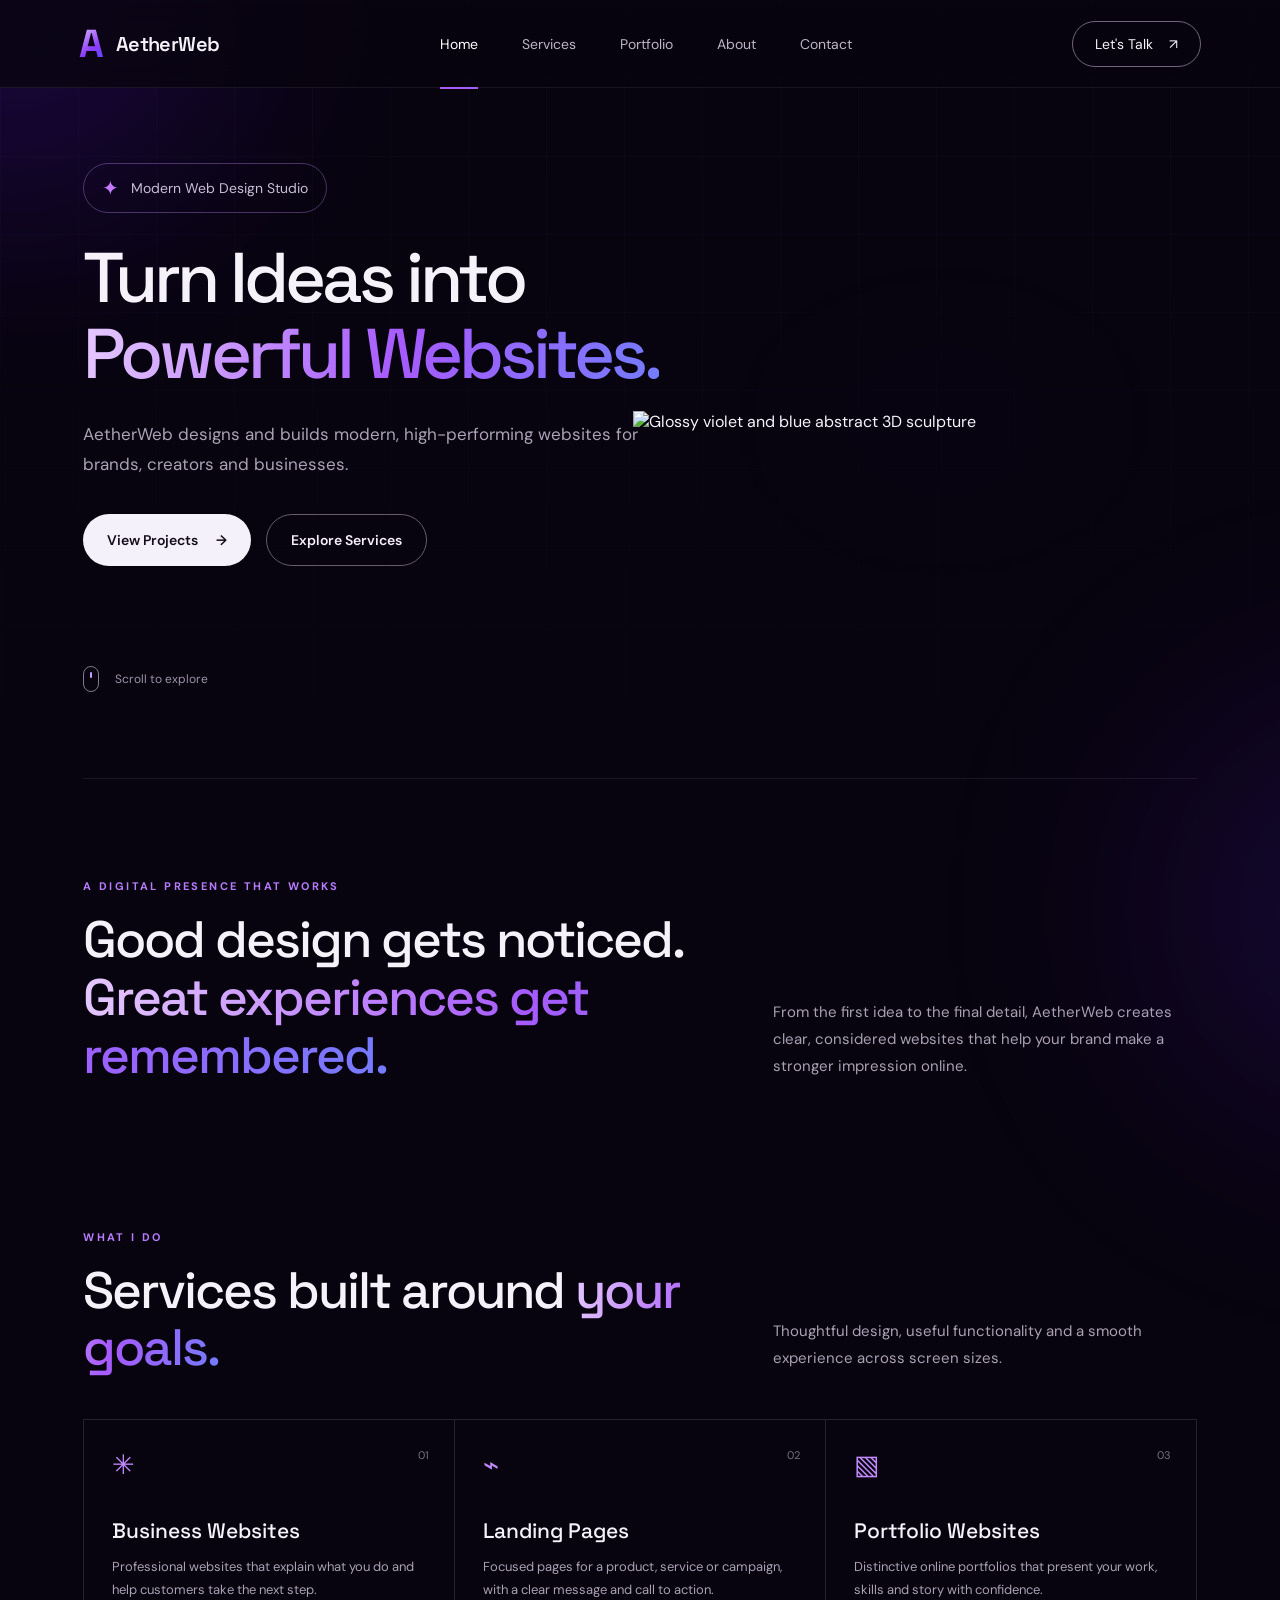
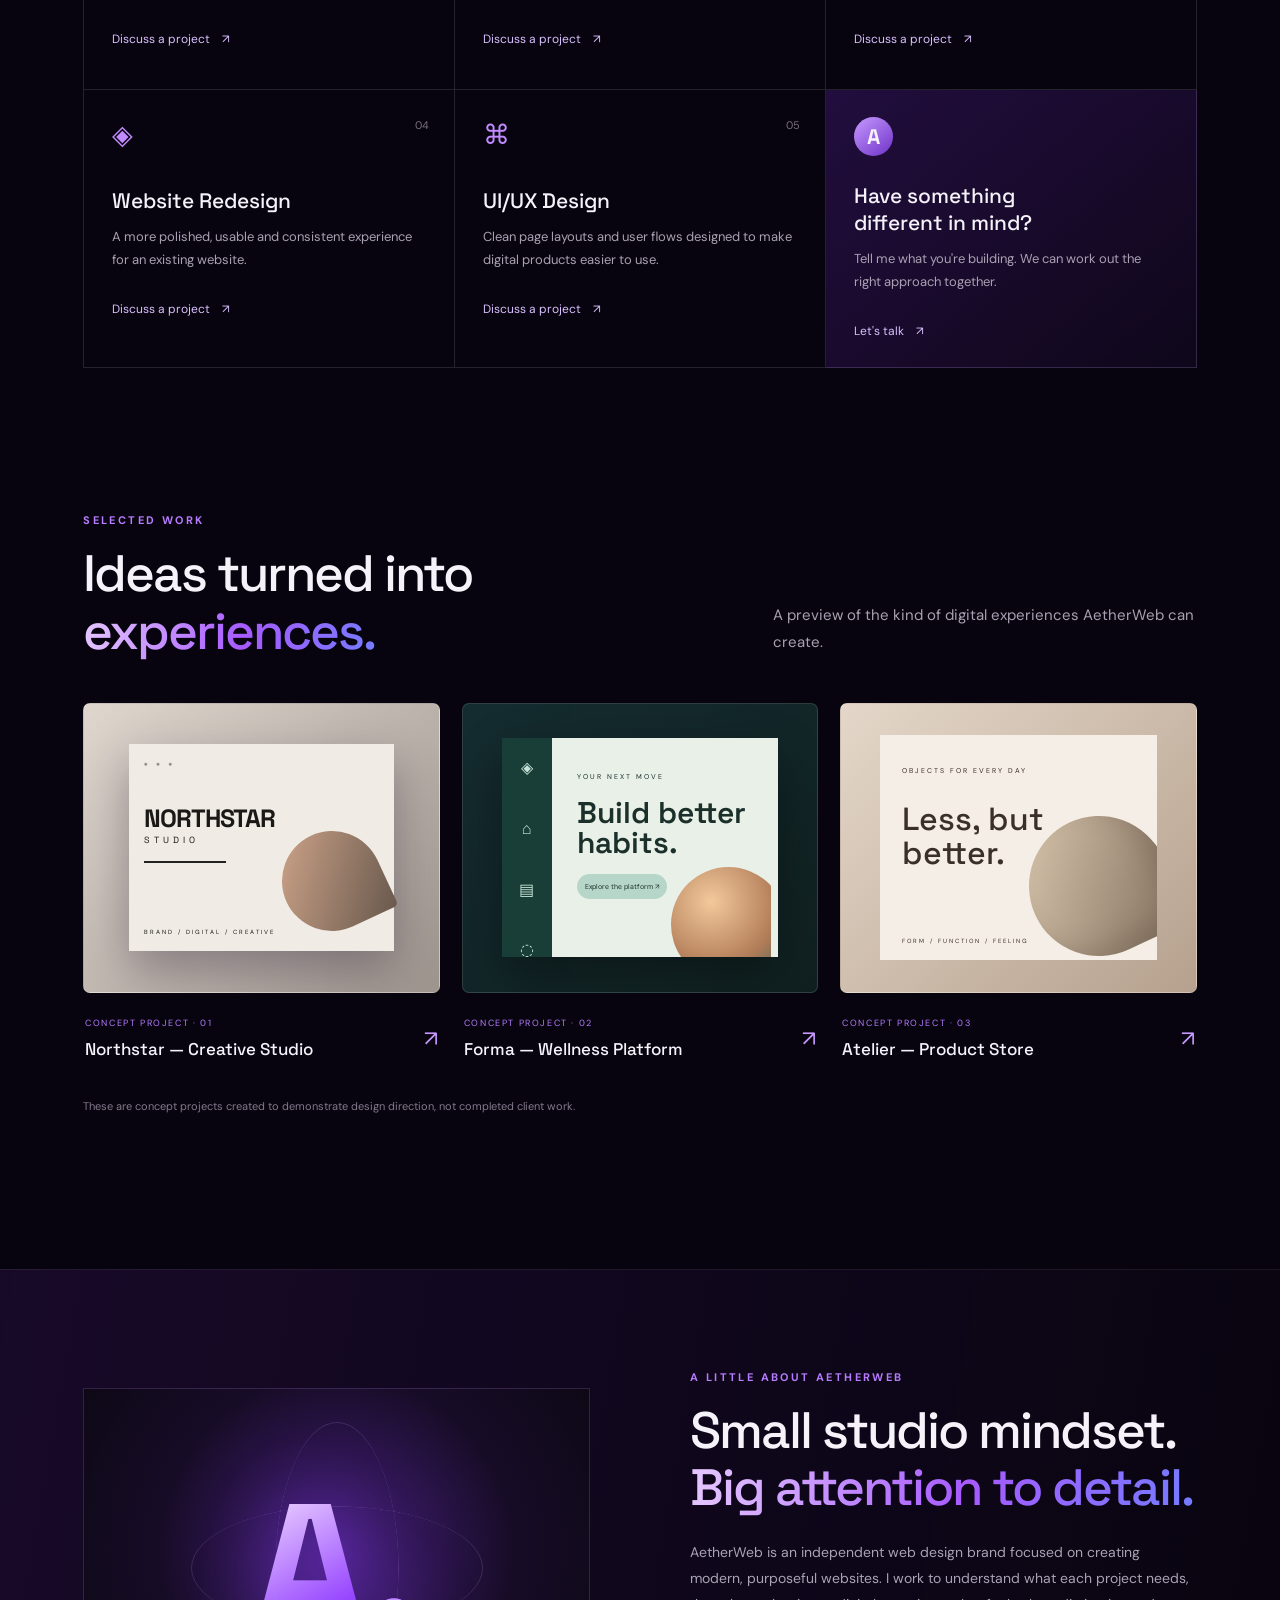
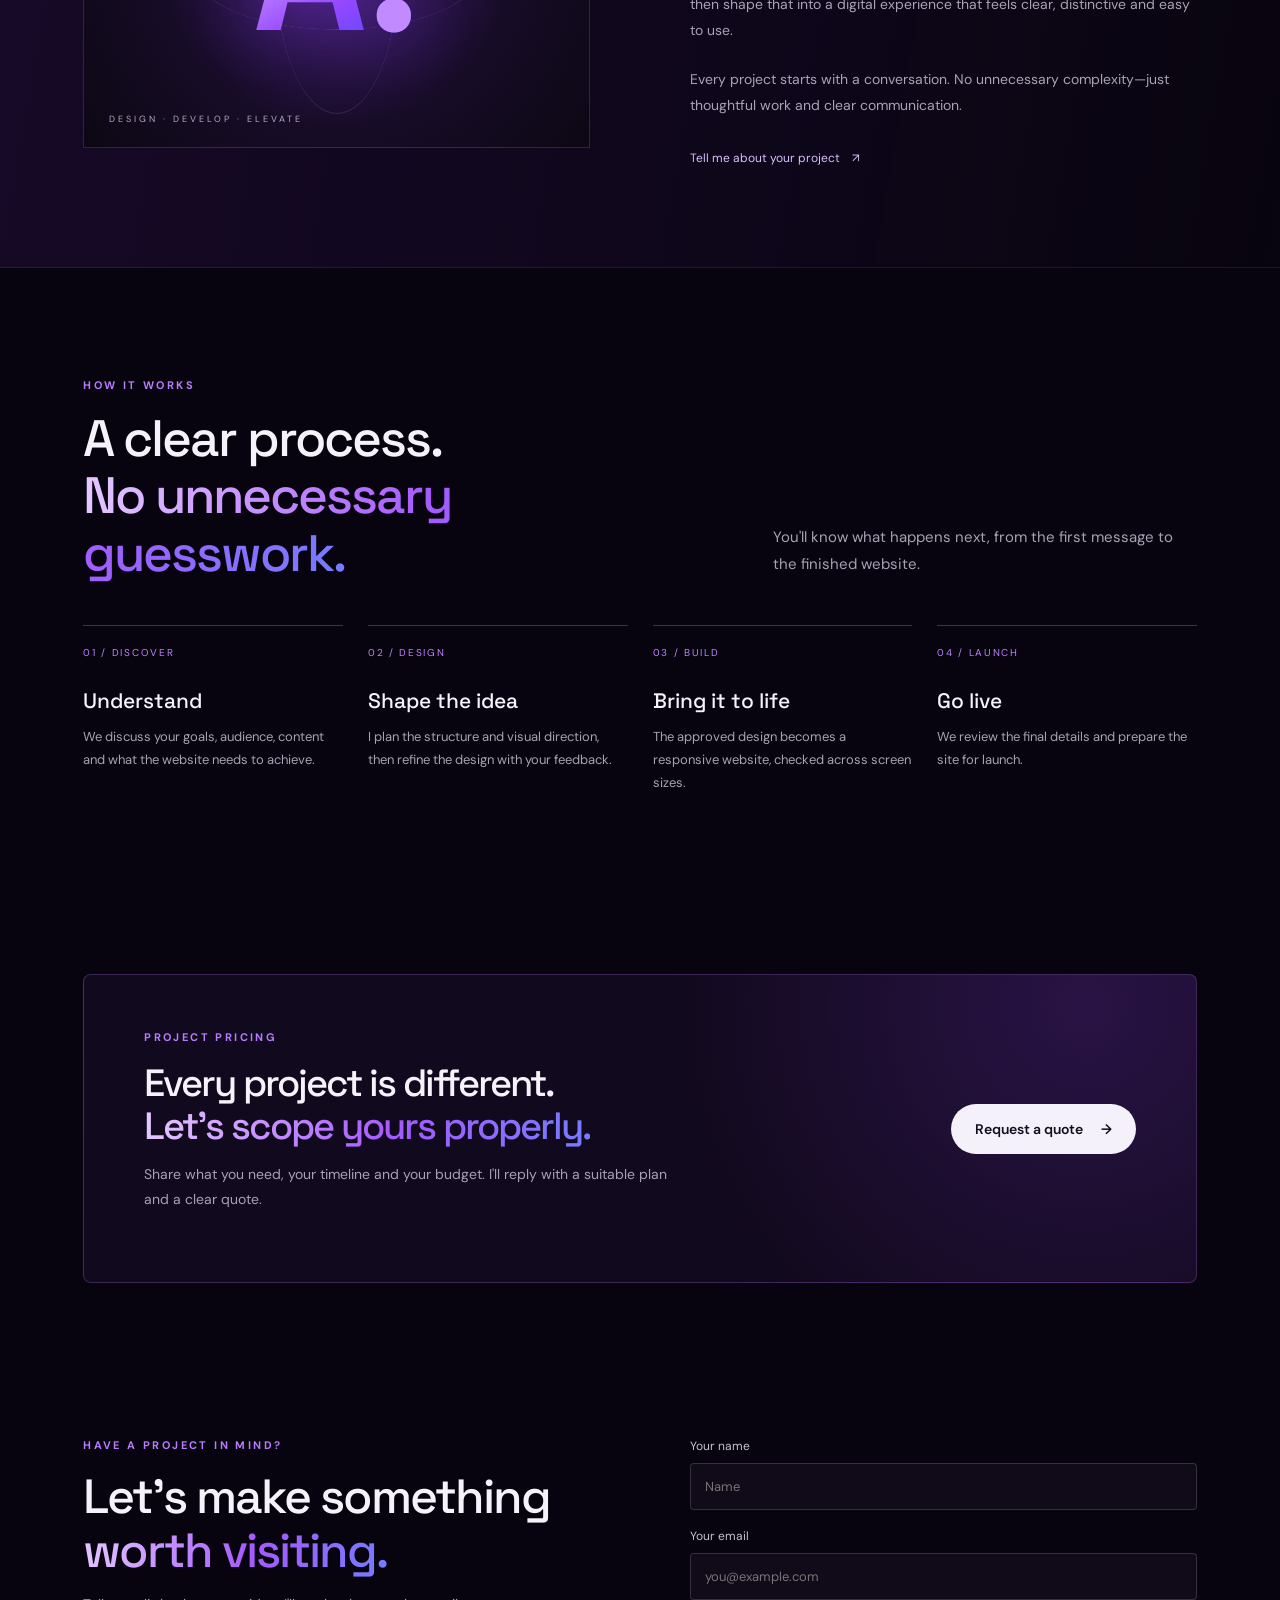
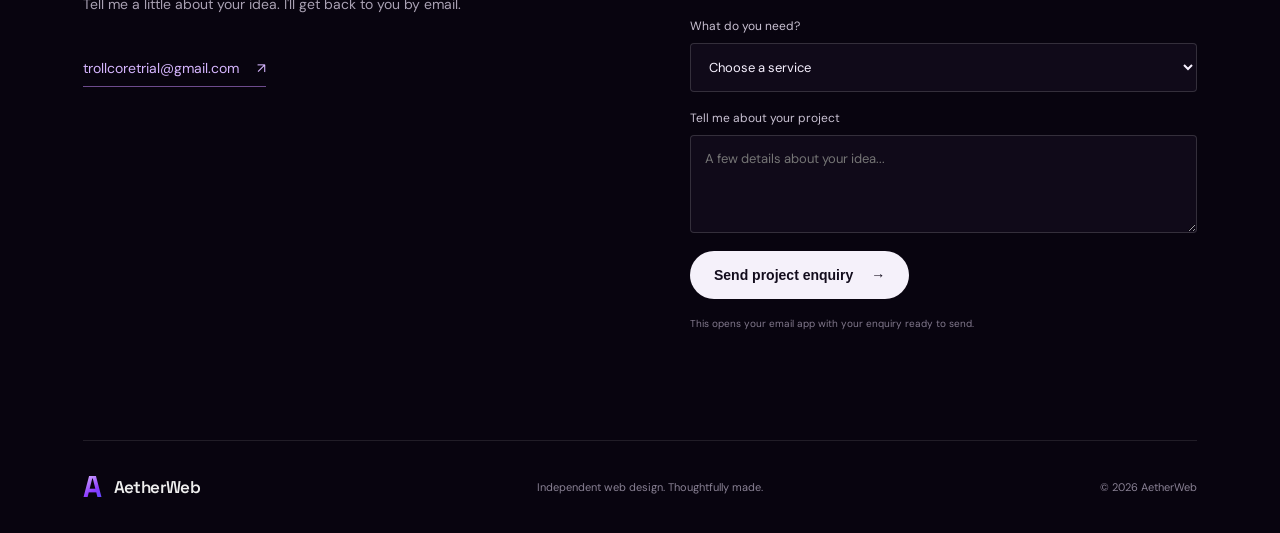
==== index.html @ 649f0332 "Add files via upload" ====
<!doctype html>
<html lang="en">
<head>
  <meta charset="utf-8">
  <meta name="viewport" content="width=device-width, initial-scale=1">
  <meta name="theme-color" content="#08040f">
  <meta name="description" content="AetherWeb designs and builds modern websites for brands, creators and businesses.">
  <title>AetherWeb — Modern Web Design</title>
  <link rel="preconnect" href="https://fonts.googleapis.com">
  <link rel="preconnect" href="https://fonts.gstatic.com" crossorigin>
  <link href="https://fonts.googleapis.com/css2?family=DM+Sans:wght@400;500;600;700&family=Space+Grotesk:wght@400;500;600;700&display=swap" rel="stylesheet">
  <link rel="stylesheet" href="style.css">
</head>
<body>
  <div class="ambient ambient-one"></div><div class="ambient ambient-two"></div>
  <header class="site-header">
    <a class="brand" href="#home" aria-label="AetherWeb home">
      <span class="brand-mark">A</span><span>AetherWeb</span>
    </a>
    <button class="menu-toggle" aria-label="Open navigation" aria-expanded="false"><span></span><span></span></button>
    <nav class="nav" aria-label="Main navigation">
      <a class="active" href="#home">Home</a><a href="#services">Services</a><a href="#work">Portfolio</a><a href="#about">About</a><a href="#contact">Contact</a>
    </nav>
    <a class="header-cta" href="#contact">Let's Talk <span>↗</span></a>
  </header>

  <main>
    <section class="hero section-wrap" id="home">
      <div class="hero-copy reveal">
        <div class="eyebrow"><span class="spark">✦</span> Modern Web Design Studio</div>
        <h1>Turn Ideas into <span>Powerful Websites.</span></h1>
        <p class="hero-description">AetherWeb designs and builds modern, high-performing websites for brands, creators and businesses.</p>
        <div class="hero-actions"><a class="button button-light" href="#work">View Projects <span>→</span></a><a class="button button-outline" href="#services">Explore Services</a></div>
        <a class="scroll-cue" href="#services"><span class="mouse"><i></i></span><span>Scroll to explore</span></a>
      </div>
      <div class="hero-art reveal" aria-label="Abstract violet 3D sculpture">
        <div class="art-glow"></div><img src="assets/aetherweb-hero.png" alt="Glossy violet and blue abstract 3D sculpture" fetchpriority="high">
      </div>
    </section>

    <section class="intro section-wrap reveal">
      <p class="section-kicker">A DIGITAL PRESENCE THAT WORKS</p>
      <div class="intro-grid"><h2>Good design gets noticed.<br><span>Great experiences get remembered.</span></h2><p>From the first idea to the final detail, AetherWeb creates clear, considered websites that help your brand make a stronger impression online.</p></div>
    </section>

    <section class="section-wrap section-block" id="services">
      <div class="section-heading reveal"><div><p class="section-kicker">WHAT I DO</p><h2>Services built around <span>your goals.</span></h2></div><p>Thoughtful design, useful functionality and a smooth experience across screen sizes.</p></div>
      <div class="service-grid">
        <article class="service-card reveal"><span class="service-number">01</span><div class="service-icon">✳</div><h3>Business Websites</h3><p>Professional websites that explain what you do and help customers take the next step.</p><a href="#contact">Discuss a project <span>↗</span></a></article>
        <article class="service-card reveal"><span class="service-number">02</span><div class="service-icon">⌁</div><h3>Landing Pages</h3><p>Focused pages for a product, service or campaign, with a clear message and call to action.</p><a href="#contact">Discuss a project <span>↗</span></a></article>
        <article class="service-card reveal"><span class="service-number">03</span><div class="service-icon">▧</div><h3>Portfolio Websites</h3><p>Distinctive online portfolios that present your work, skills and story with confidence.</p><a href="#contact">Discuss a project <span>↗</span></a></article>
        <article class="service-card reveal"><span class="service-number">04</span><div class="service-icon">◈</div><h3>Website Redesign</h3><p>A more polished, usable and consistent experience for an existing website.</p><a href="#contact">Discuss a project <span>↗</span></a></article>
        <article class="service-card reveal"><span class="service-number">05</span><div class="service-icon">⌘</div><h3>UI/UX Design</h3><p>Clean page layouts and user flows designed to make digital products easier to use.</p><a href="#contact">Discuss a project <span>↗</span></a></article>
        <article class="service-card service-note reveal"><span class="note-orb">A</span><h3>Have something<br>different in mind?</h3><p>Tell me what you're building. We can work out the right approach together.</p><a href="#contact">Let's talk <span>↗</span></a></article>
      </div>
    </section>

    <section class="section-wrap section-block" id="work">
      <div class="section-heading reveal"><div><p class="section-kicker">SELECTED WORK</p><h2>Ideas turned into <span>experiences.</span></h2></div><p>A preview of the kind of digital experiences AetherWeb can create.</p></div>
      <div class="work-grid">
        <article class="work-card reveal"><div class="work-preview preview-one"><div class="mock-browser"><div class="mock-dots">● ● ●</div><div class="mock-title">NORTHSTAR<span>STUDIO</span></div><div class="mock-line"></div><div class="mock-shape"></div><div class="mock-small">BRAND / DIGITAL / CREATIVE</div></div></div><div class="work-meta"><div><span class="work-type">CONCEPT PROJECT · 01</span><h3>Northstar — Creative Studio</h3></div><span class="work-arrow">↗</span></div></article>
        <article class="work-card reveal"><div class="work-preview preview-two"><div class="dashboard"><div class="dash-side">◈<br>⌂<br>▤<br>◌</div><div class="dash-main"><span>YOUR NEXT MOVE</span><strong>Build better<br>habits.</strong><div class="dash-pill">Explore the platform ↗</div><div class="dash-circles"></div></div></div></div><div class="work-meta"><div><span class="work-type">CONCEPT PROJECT · 02</span><h3>Forma — Wellness Platform</h3></div><span class="work-arrow">↗</span></div></article>
        <article class="work-card reveal"><div class="work-preview preview-three"><div class="shop-window"><span>OBJECTS FOR EVERY DAY</span><strong>Less, but<br>better.</strong><div class="shop-object"></div><small>FORM / FUNCTION / FEELING</small></div></div><div class="work-meta"><div><span class="work-type">CONCEPT PROJECT · 03</span><h3>Atelier — Product Store</h3></div><span class="work-arrow">↗</span></div></article>
      </div>
      <p class="portfolio-note">These are concept projects created to demonstrate design direction, not completed client work.</p>
    </section>

    <section class="about-section" id="about"><div class="section-wrap about-grid"><div class="about-visual reveal"><div class="about-monogram">A<span>.</span></div><div class="about-caption">DESIGN · DEVELOP · ELEVATE</div></div><div class="about-copy reveal"><p class="section-kicker">A LITTLE ABOUT AETHERWEB</p><h2>Small studio mindset.<br><span>Big attention to detail.</span></h2><p>AetherWeb is an independent web design brand focused on creating modern, purposeful websites. I work to understand what each project needs, then shape that into a digital experience that feels clear, distinctive and easy to use.</p><p>Every project starts with a conversation. No unnecessary complexity—just thoughtful work and clear communication.</p><a class="text-link" href="#contact">Tell me about your project <span>↗</span></a></div></div></section>

    <section class="section-wrap section-block process-section">
      <div class="section-heading reveal"><div><p class="section-kicker">HOW IT WORKS</p><h2>A clear process.<br><span>No unnecessary guesswork.</span></h2></div><p>You'll know what happens next, from the first message to the finished website.</p></div>
      <div class="process-grid"><div class="process-step reveal"><span>01 / DISCOVER</span><h3>Understand</h3><p>We discuss your goals, audience, content and what the website needs to achieve.</p></div><div class="process-step reveal"><span>02 / DESIGN</span><h3>Shape the idea</h3><p>I plan the structure and visual direction, then refine the design with your feedback.</p></div><div class="process-step reveal"><span>03 / BUILD</span><h3>Bring it to life</h3><p>The approved design becomes a responsive website, checked across screen sizes.</p></div><div class="process-step reveal"><span>04 / LAUNCH</span><h3>Go live</h3><p>We review the final details and prepare the site for launch.</p></div></div>
    </section>

    <section class="section-wrap pricing-band reveal"><div><p class="section-kicker">PROJECT PRICING</p><h2>Every project is different.<br><span>Let's scope yours properly.</span></h2><p>Share what you need, your timeline and your budget. I'll reply with a suitable plan and a clear quote.</p></div><a class="button button-light" href="#contact">Request a quote <span>→</span></a></section>

    <section class="section-wrap contact-section" id="contact"><div class="contact-copy reveal"><p class="section-kicker">HAVE A PROJECT IN MIND?</p><h2>Let's make something <span>worth visiting.</span></h2><p>Tell me a little about your idea. I'll get back to you by email.</p><a class="email-link" href="mailto:trollcoretrial@gmail.com">trollcoretrial@gmail.com <span>↗</span></a></div><form class="contact-form reveal" id="contact-form"><label>Your name<input name="name" required placeholder="Name"></label><label>Your email<input type="email" name="email" required placeholder="you@example.com"></label><label>What do you need?<select name="project" required><option value="">Choose a service</option><option>Business website</option><option>Landing page</option><option>Portfolio website</option><option>Website redesign</option><option>UI/UX design</option><option>Something else</option></select></label><label>Tell me about your project<textarea name="message" rows="4" required placeholder="A few details about your idea..."></textarea></label><button class="button button-light submit-button" type="submit">Send project enquiry <span>→</span></button><p class="form-note" id="form-note">This opens your email app with your enquiry ready to send.</p></form></section>
  </main>

  <footer class="footer section-wrap"><a class="brand" href="#home"><span class="brand-mark">A</span><span>AetherWeb</span></a><p>Independent web design. Thoughtfully made.</p><span>© <span id="year"></span> AetherWeb</span></footer>
  <script src="script.js"></script>
</body>
</html>
---- style.css ----
*{box-sizing:border-box}html{scroll-behavior:smooth;scroll-padding-top:90px}body{margin:0;background:#08040f;color:#f5f2fa;font-family:"DM Sans",sans-serif;overflow-x:hidden}body:before{content:"";position:fixed;inset:0;pointer-events:none;z-index:-1;background-image:linear-gradient(rgba(160,115,255,.045) 1px,transparent 1px),linear-gradient(90deg,rgba(160,115,255,.045) 1px,transparent 1px);background-size:78px 78px;mask-image:linear-gradient(to bottom,black,transparent 90%)}a{color:inherit;text-decoration:none}.ambient{position:absolute;width:420px;height:420px;border-radius:50%;filter:blur(120px);opacity:.22;pointer-events:none;z-index:-1}.ambient-one{background:#6615ff;top:-220px;left:-200px}.ambient-two{background:#4b16b8;right:-300px;top:700px}.site-header{height:88px;padding:0 6.2%;display:flex;align-items:center;justify-content:space-between;border-bottom:1px solid rgba(255,255,255,.07);position:sticky;top:0;background:rgba(8,4,15,.78);backdrop-filter:blur(18px);z-index:20}.brand{display:flex;align-items:center;gap:12px;font:600 20px "Space Grotesk",sans-serif;letter-spacing:-.6px}.brand-mark{font-size:39px;line-height:1;font-weight:700;background:linear-gradient(145deg,#e5c7ff,#8d3cff 60%,#4e4dff);color:transparent;background-clip:text}.nav{display:flex;gap:44px;color:#bcb5c8;font-size:14px}.nav a{padding:34px 0;transition:color .2s}.nav a:hover,.nav a.active{color:white}.nav a.active{box-shadow:0 2px #a65bff}.header-cta{border:1px solid #71647e;border-radius:30px;padding:13px 22px;font-size:14px;transition:.25s}.header-cta span{margin-left:12px}.header-cta:hover,.button-outline:hover{border-color:#bd85ff;background:rgba(139,73,255,.12)}.menu-toggle{display:none;background:none;border:0}.section-wrap{width:min(1240px,87%);margin:auto}.hero{min-height:690px;display:grid;grid-template-columns:1.08fr .92fr;align-items:center;position:relative;padding-top:25px;padding-bottom:48px}.hero-copy{position:relative;z-index:2;padding-top:12px}.eyebrow{display:inline-flex;align-items:center;gap:12px;border:1px solid rgba(193,142,255,.35);border-radius:30px;padding:11px 18px;color:#c9bfd5;font-size:14px;margin-bottom:27px}.spark{color:#c47aff;font-size:20px}.hero h1{font:500 clamp(48px,5.5vw,76px)/1.08 "Space Grotesk",sans-serif;letter-spacing:-4px;margin:0;max-width:780px}.hero h1 span,.intro h2 span,.section-heading h2 span,.about-copy h2 span,.pricing-band h2 span,.contact-copy h2 span{background:linear-gradient(100deg,#e6c9ff,#a65aff 55%,#747cff);color:transparent;background-clip:text}.hero-description{font-size:17px;line-height:1.75;color:#aaa2b5;max-width:560px;margin:28px 0 35px}.hero-actions{display:flex;gap:15px;flex-wrap:wrap}.button{display:inline-flex;align-items:center;justify-content:center;gap:18px;padding:16px 24px;border-radius:30px;font-size:14px;font-weight:600;transition:transform .2s,box-shadow .2s,border-color .2s}.button:hover{transform:translateY(-3px);box-shadow:0 10px 35px rgba(126,61,255,.2)}.button-light{background:#f5f1fa;color:#130d1d}.button-outline{border:1px solid #655a70;color:#f4effa}.scroll-cue{display:flex;align-items:center;gap:16px;color:#9b92a7;font-size:12px;margin-top:100px}.mouse{width:16px;height:26px;border:1px solid #82778e;border-radius:10px;display:inline-flex;justify-content:center;padding-top:5px}.mouse i{width:2px;height:6px;background:#c59aff;border-radius:2px;animation:scroll 1.4s infinite}.hero-art{position:relative;min-width:0}.hero-art img{width:125%;max-width:none;display:block;position:relative;left:-10%;mix-blend-mode:screen;filter:saturate(1.08);animation:float 7s ease-in-out infinite}.art-glow{position:absolute;width:65%;height:65%;top:20%;left:18%;border-radius:50%;background:#5e17d8;filter:blur(100px);opacity:.25}.section-block{padding-top:110px;padding-bottom:35px}.intro{padding-top:100px;padding-bottom:35px;border-top:1px solid rgba(255,255,255,.08)}.section-kicker{font-size:11px;letter-spacing:2.4px;color:#b77cff;font-weight:700;margin:0 0 18px}.intro-grid,.section-heading{display:grid;grid-template-columns:1.2fr .8fr;gap:55px;align-items:end}.intro h2,.section-heading h2,.about-copy h2,.pricing-band h2,.contact-copy h2{font:500 clamp(34px,4vw,52px)/1.13 "Space Grotesk",sans-serif;letter-spacing:-2px;margin:0}.intro-grid>p,.section-heading>p{color:#a9a1b3;line-height:1.8;font-size:15px;margin:0 0 5px}.section-heading{margin-bottom:42px}.service-grid{display:grid;grid-template-columns:repeat(3,1fr);border-top:1px solid rgba(255,255,255,.12);border-left:1px solid rgba(255,255,255,.12)}.service-card{min-height:270px;padding:27px 28px;border-right:1px solid rgba(255,255,255,.12);border-bottom:1px solid rgba(255,255,255,.12);position:relative;transition:background .3s}.service-card:hover{background:rgba(137,76,255,.07)}.service-number{position:absolute;right:25px;top:28px;color:#777080;font-size:11px}.service-icon{font-size:27px;color:#c28aff;margin-bottom:35px}.service-card h3,.process-step h3{font:500 21px "Space Grotesk",sans-serif;margin:0 0 12px}.service-card p,.process-step p{color:#a9a1b3;font-size:13px;line-height:1.75;margin:0 0 25px}.service-card>a,.text-link{font-size:12px;color:#d9c0ff}.service-card>a span,.text-link span{margin-left:9px}.service-note{background:linear-gradient(140deg,rgba(113,46,205,.25),rgba(26,12,43,.4))}.note-orb{display:grid;place-items:center;width:39px;height:39px;border-radius:50%;background:linear-gradient(140deg,#c79aff,#6e32c8);font:700 21px "Space Grotesk";margin-bottom:26px}.work-grid{display:grid;grid-template-columns:repeat(3,1fr);gap:22px}.work-preview{height:290px;border:1px solid rgba(255,255,255,.12);border-radius:7px;overflow:hidden;display:grid;place-items:center;position:relative}.preview-one{background:linear-gradient(135deg,#dfd7ce,#9d948d)}.mock-browser{width:75%;height:72%;background:#f0ece5;color:#1b1918;padding:15px;position:relative;box-shadow:0 18px 45px #1b102e55}.mock-dots{font-size:7px;color:#9b9189;letter-spacing:3px}.mock-title{font:700 25px "Space Grotesk";margin-top:34px;letter-spacing:-1px}.mock-title span{display:block;font-size:9px;letter-spacing:4px;font-weight:400}.mock-line{height:2px;background:#222;width:35%;margin-top:15px}.mock-shape{position:absolute;width:100px;height:100px;border-radius:50% 50% 5% 50%;background:linear-gradient(130deg,#d1a68b,#69594d);right:12px;bottom:20px;transform:rotate(-25deg)}.mock-small{position:absolute;bottom:15px;left:15px;font-size:6px;letter-spacing:2px}.preview-two{background:linear-gradient(140deg,#142c30,#102020)}.dashboard{width:78%;height:76%;display:flex;background:#e9f0e8;color:#1b302b;box-shadow:0 18px 45px #0005}.dash-side{width:18%;background:#193e38;color:#c6e3d7;line-height:3.8;text-align:center}.dash-main{padding:25px;position:relative;overflow:hidden}.dash-main>span{font-size:7px;letter-spacing:2px}.dash-main strong{display:block;font:600 30px/1 "Space Grotesk";margin-top:14px}.dash-pill{font-size:7px;background:#b6d6c9;border-radius:20px;padding:8px;width:max-content;margin-top:16px}.dash-circles{position:absolute;width:115px;height:115px;border-radius:50%;background:radial-gradient(circle at 35% 30%,#f3c99b,#b17c58 60%,#3b6559);right:-15px;bottom:-25px}.preview-three{background:linear-gradient(135deg,#e4d7c9,#b6a18e)}.shop-window{width:78%;height:78%;background:#f4eee6;color:#3b3029;padding:22px;position:relative;overflow:hidden}.shop-window>span{font-size:7px;letter-spacing:2px}.shop-window strong{display:block;font:500 32px/1.05 "Space Grotesk";margin-top:25px;position:relative;z-index:1}.shop-object{position:absolute;width:140px;height:140px;border-radius:50% 50% 8% 50%;background:linear-gradient(130deg,#d9c6ae,#816f5d);right:-12px;bottom:4px;transform:rotate(-25deg);box-shadow:inset -15px -15px 25px #45382b33}.shop-window small{position:absolute;bottom:15px;left:22px;font-size:6px;letter-spacing:2px}.work-meta{display:flex;justify-content:space-between;align-items:center;padding:17px 2px}.work-type{font-size:9px;letter-spacing:1.6px;color:#b37cff}.work-meta h3{font:500 17px "Space Grotesk";margin:7px 0}.work-arrow{font-size:22px;color:#c89aff}.portfolio-note{font-size:11px;color:#82798d;margin-top:15px}.about-section{margin-top:110px;padding:100px 0;background:linear-gradient(100deg,rgba(49,20,84,.38),rgba(12,7,19,.2));border-top:1px solid rgba(255,255,255,.07);border-bottom:1px solid rgba(255,255,255,.07)}.about-grid{display:grid;grid-template-columns:1fr 1fr;gap:100px;align-items:center}.about-visual{height:360px;border:1px solid rgba(194,139,255,.2);background:radial-gradient(circle at 50% 45%,#482080,#170c27 55%,#0c0713);display:grid;place-items:center;position:relative;overflow:hidden}.about-visual:before,.about-visual:after{content:"";position:absolute;width:290px;height:290px;border:1px solid rgba(201,158,255,.18);border-radius:50%;transform:rotateX(65deg)}.about-visual:after{transform:rotateY(65deg)}.about-monogram{font:700 180px/.8 "Space Grotesk";background:linear-gradient(150deg,#f1dcff,#9747ff 65%,#454bff);color:transparent;background-clip:text;filter:drop-shadow(0 0 35px #893bff77)}.about-monogram span{color:#c18bff}.about-caption{position:absolute;bottom:22px;left:25px;font-size:9px;letter-spacing:3px;color:#b8a6ca}.about-copy>p:not(.section-kicker){color:#aaa2b5;line-height:1.85;font-size:14px;margin:23px 0}.about-copy .text-link{display:inline-block;margin-top:8px}.process-grid{display:grid;grid-template-columns:repeat(4,1fr);gap:25px}.process-step{border-top:1px solid rgba(255,255,255,.2);padding-top:20px}.process-step>span{font-size:10px;letter-spacing:1.7px;color:#bd83ff;display:block;margin-bottom:28px}.pricing-band{margin-top:120px;margin-bottom:110px;padding:55px 60px;border:1px solid rgba(185,126,255,.25);border-radius:8px;background:radial-gradient(circle at 90% 10%,rgba(113,49,190,.25),transparent 40%),#11091d;display:flex;justify-content:space-between;align-items:center;gap:35px}.pricing-band h2{font-size:38px}.pricing-band>div>p:last-child,.contact-copy>p:not(.section-kicker){color:#a9a1b3;font-size:14px;line-height:1.8;max-width:550px}.pricing-band .button{flex-shrink:0}.contact-section{padding:45px 0 110px;display:grid;grid-template-columns:1fr 1fr;gap:100px}.contact-copy h2{font-size:48px}.email-link{display:inline-block;margin-top:28px;color:#d6b6ff;border-bottom:1px solid #6d4b8d;padding-bottom:9px;font-size:14px}.email-link span{margin-left:14px}.contact-form{display:grid;gap:18px}.contact-form label{display:grid;gap:9px;color:#c9c1d2;font-size:12px}.contact-form input,.contact-form select,.contact-form textarea{width:100%;border:1px solid rgba(255,255,255,.15);background:#100a19;color:#f7f1ff;border-radius:4px;padding:14px;font:13px "DM Sans",sans-serif;outline:none}.contact-form input:focus,.contact-form select:focus,.contact-form textarea:focus{border-color:#a66bff}.contact-form select option{background:#100a19}.contact-form textarea{resize:vertical}.submit-button{border:0;cursor:pointer;width:max-content}.form-note{color:#82798d;font-size:10px;margin:0}.footer{border-top:1px solid rgba(255,255,255,.1);padding:28px 0;display:flex;align-items:center;justify-content:space-between;color:#898194;font-size:11px}.footer .brand{color:#eee;font-size:17px}.footer .brand-mark{font-size:30px}.reveal{opacity:0;transform:translateY(22px);transition:opacity .75s ease,transform .75s ease}.reveal.visible{opacity:1;transform:translateY(0)}@keyframes float{0%,100%{transform:translateY(0)}50%{transform:translateY(-13px)}}@keyframes scroll{0%{transform:translateY(0);opacity:1}100%{transform:translateY(8px);opacity:0}}@media(max-width:900px){.site-header{padding:0 5%;height:76px}.nav{gap:22px}.hero{min-height:600px;grid-template-columns:1fr 1fr}.hero h1{font-size:clamp(43px,6vw,60px)}.hero-art img{width:145%;left:-20%}.section-wrap{width:90%}.about-grid{gap:45px}.contact-section{gap:45px}.work-preview{height:230px}.pricing-band{padding:40px}.pricing-band h2{font-size:32px}}@media(max-width:680px){html{scroll-padding-top:75px}.site-header{height:70px}.brand{font-size:18px}.brand-mark{font-size:34px}.menu-toggle{display:grid;gap:5px;padding:10px;z-index:22}.menu-toggle span{display:block;width:22px;height:2px;background:#eee}.nav{display:none;position:absolute;top:69px;left:0;right:0;background:#10091a;padding:18px 6% 24px;flex-direction:column;gap:0;border-bottom:1px solid #3a2a4c}.nav.open{display:flex}.nav a{padding:14px 0}.nav a.active{box-shadow:none;color:#c99aff}.header-cta{padding:10px 14px;font-size:12px}.header-cta span{margin-left:5px}.hero{display:flex;flex-direction:column;align-items:stretch;min-height:0;padding-top:72px;padding-bottom:45px}.hero-copy{padding:0}.eyebrow{font-size:11px;margin-bottom:22px;padding:9px 14px}.hero h1{font-size:clamp(43px,12vw,62px);letter-spacing:-2.8px}.hero-description{font-size:14px;margin:22px 0 27px;max-width:440px}.button{padding:14px 19px;font-size:12px}.hero-art{order:2;margin-top:20px;height:290px;overflow:visible}.hero-art img{width:115%;left:-8%;margin-top:-30px}.scroll-cue{margin-top:35px}.section-block{padding-top:75px}.intro{padding-top:70px}.intro-grid,.section-heading{grid-template-columns:1fr;gap:18px}.intro h2,.section-heading h2,.about-copy h2{font-size:36px;letter-spacing:-1.4px}.section-heading{margin-bottom:28px}.service-grid{grid-template-columns:1fr 1fr}.service-card{padding:20px;min-height:255px}.service-icon{margin-bottom:27px}.service-card h3{font-size:17px}.service-card p{font-size:12px}.service-number{right:17px;top:20px}.work-grid{grid-template-columns:1fr;gap:12px}.work-preview{height:270px}.about-section{margin-top:75px;padding:70px 0}.about-grid{grid-template-columns:1fr;gap:35px}.about-visual{height:270px}.about-monogram{font-size:145px}.process-grid{grid-template-columns:1fr 1fr;gap:30px 20px}.process-step>span{margin-bottom:18px}.pricing-band{margin:75px auto;padding:30px 24px;display:block}.pricing-band h2{font-size:33px}.pricing-band .button{margin-top:15px}.contact-section{grid-template-columns:1fr;gap:35px;padding-bottom:75px}.contact-copy h2{font-size:39px}.footer{flex-wrap:wrap;gap:15px}.footer p{order:3;width:100%;margin:0}}@media(max-width:390px){.header-cta{font-size:11px;padding:9px 11px}.hero-actions{gap:9px}.button{padding:13px 15px}.service-grid{grid-template-columns:1fr}.service-card{min-height:220px}.service-icon{margin-bottom:22px}.process-grid{grid-template-columns:1fr}.footer{font-size:10px}}@media(prefers-reduced-motion:reduce){*,*::before,*::after{scroll-behavior:auto!important;animation-duration:.01ms!important;animation-iteration-count:1!important;transition-duration:.01ms!important}.reveal{opacity:1;transform:none}}
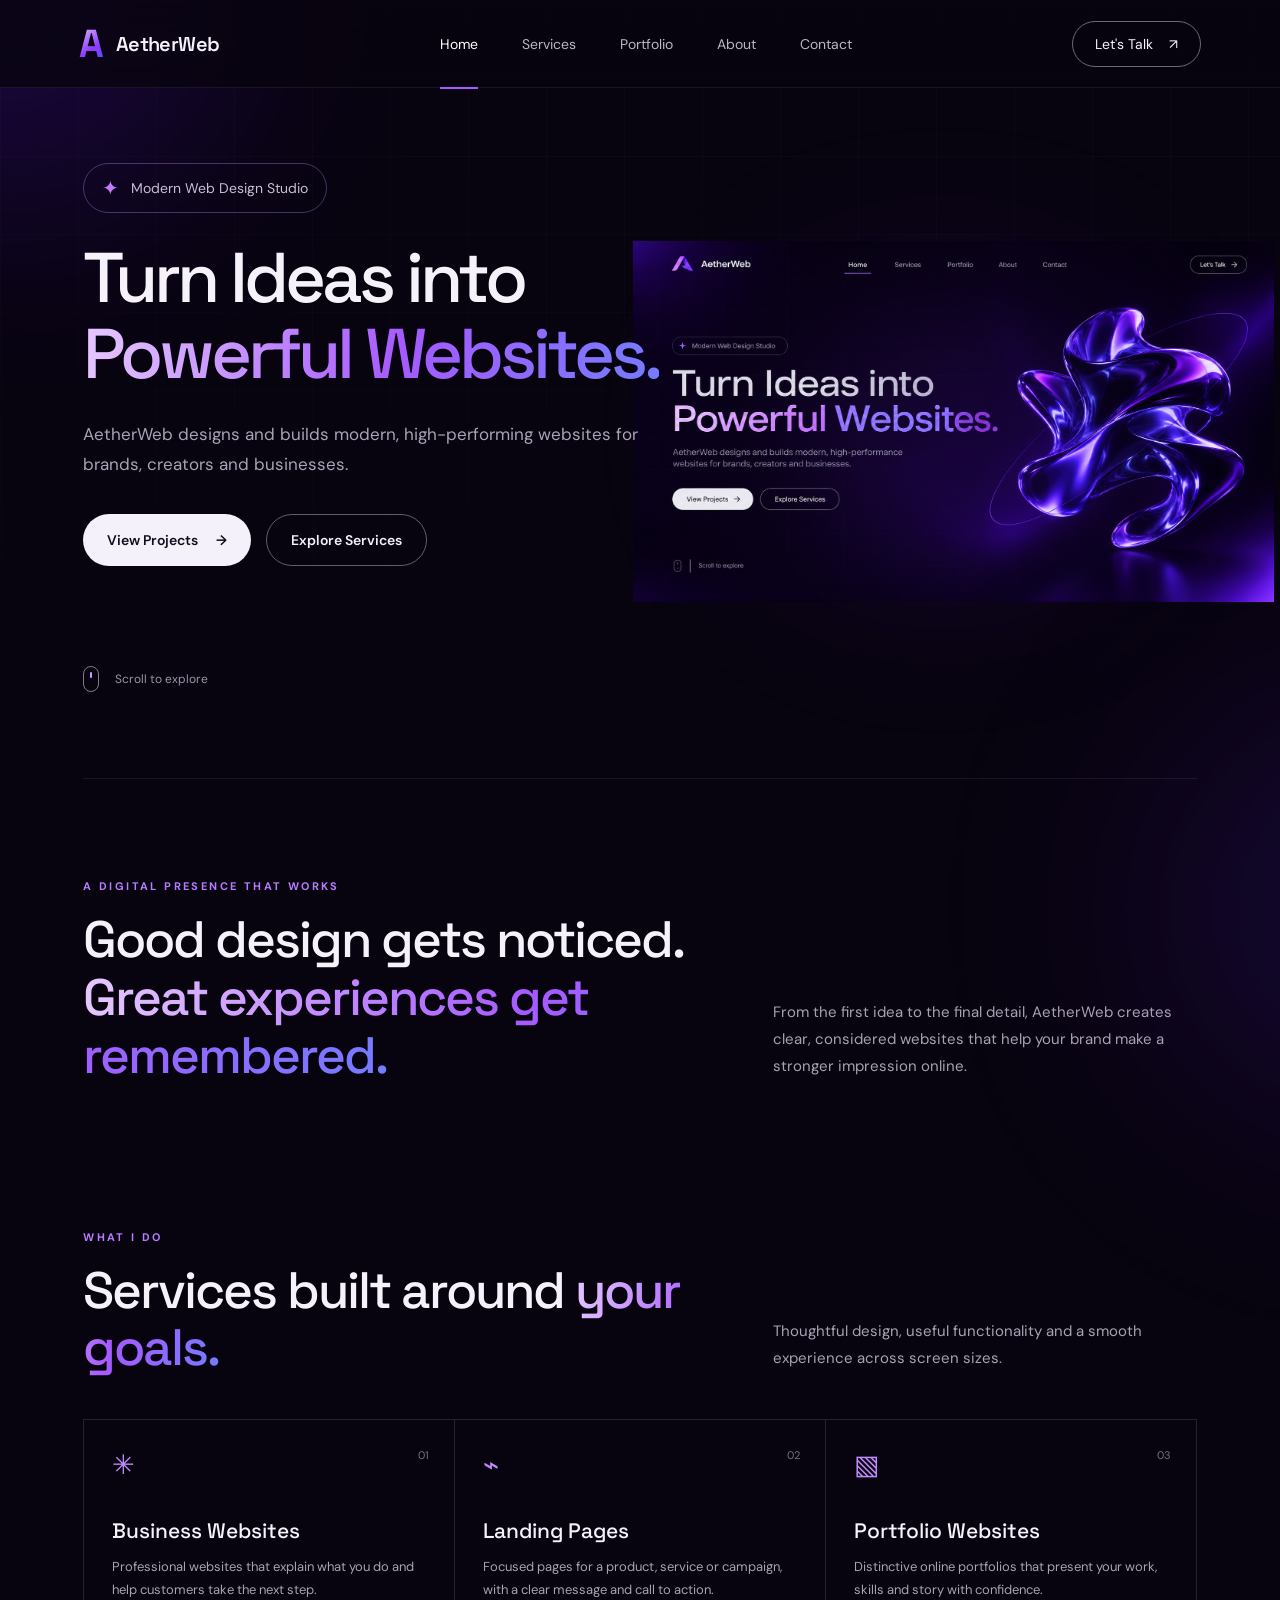
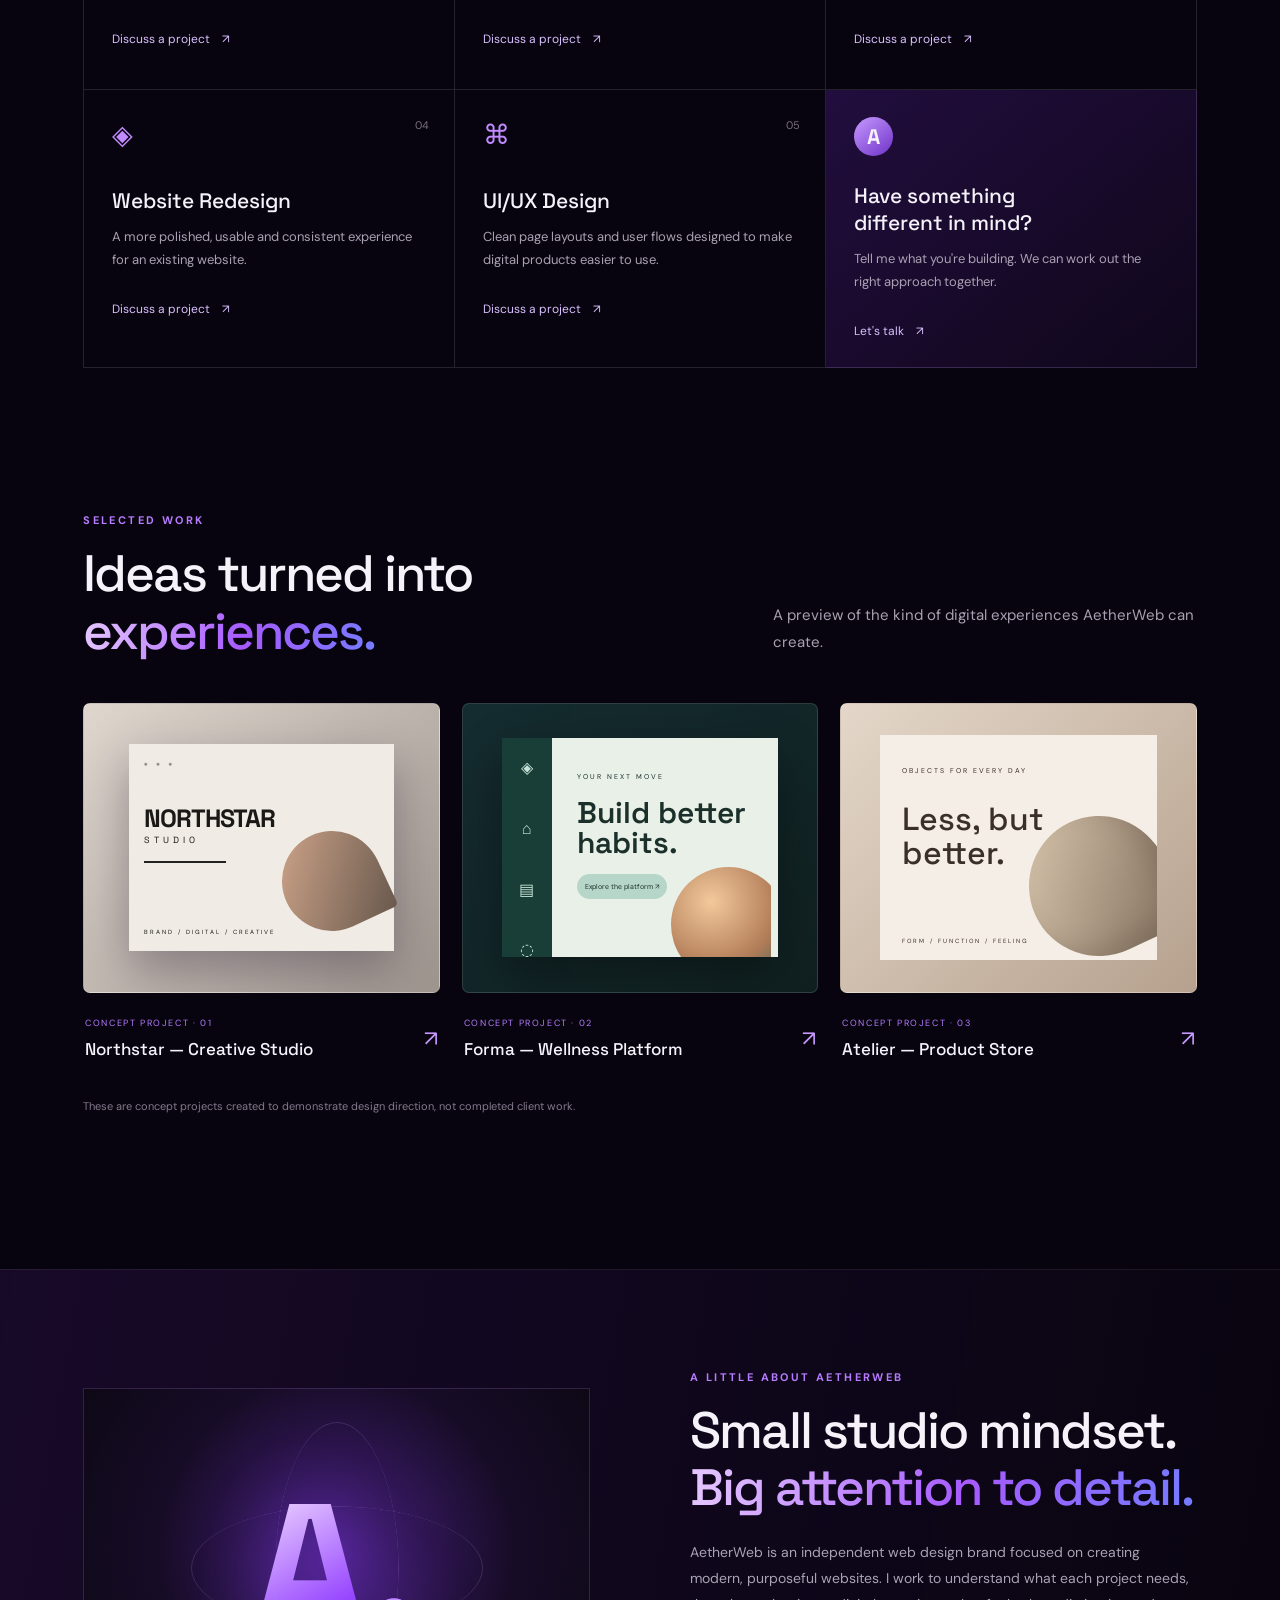
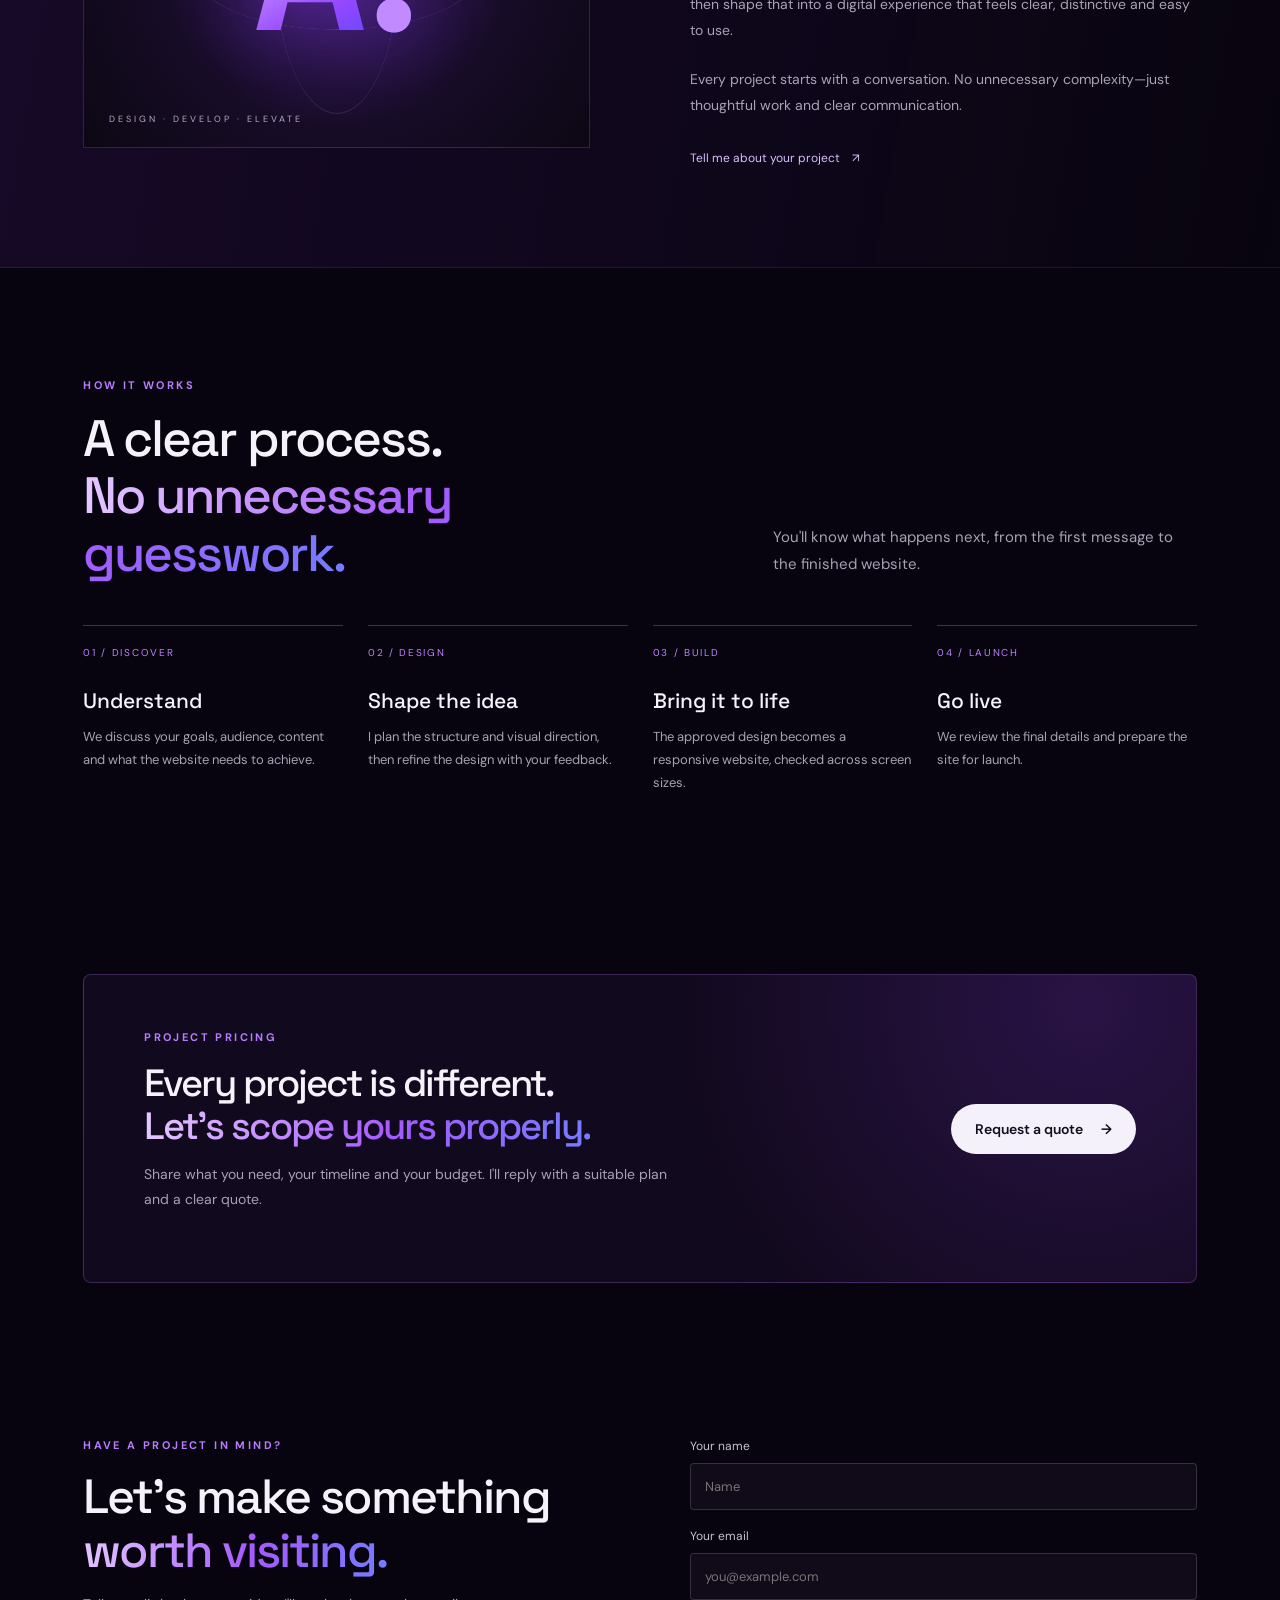
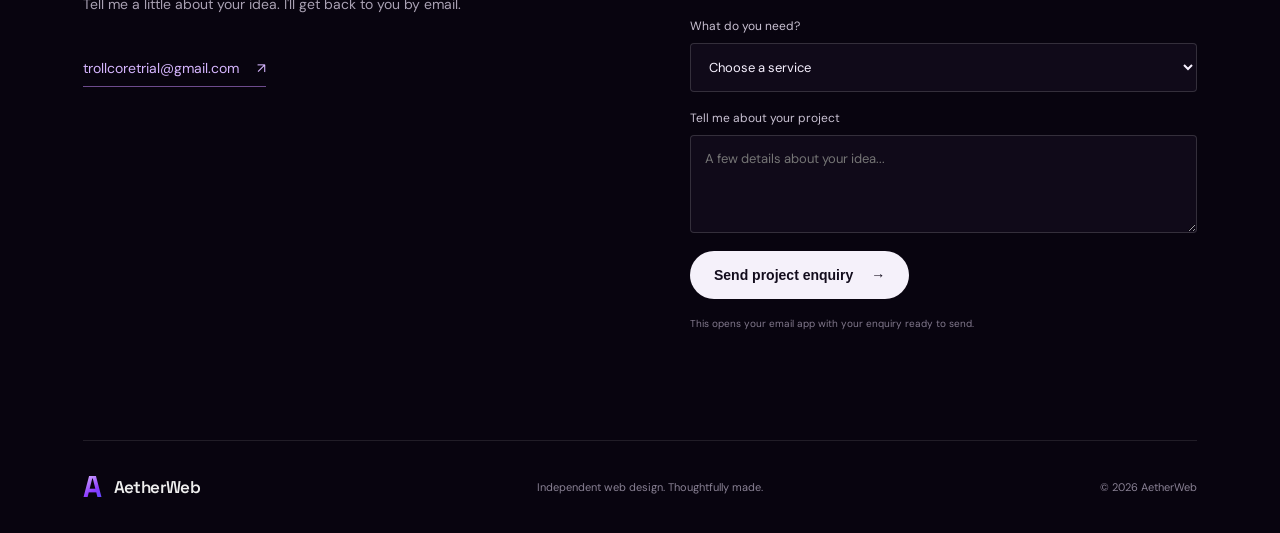
==== commit 6951c356: "Update index.html" ====
--- a/index.html
+++ b/index.html
@@ -34,7 +34,7 @@
         <a class="scroll-cue" href="#services"><span class="mouse"><i></i></span><span>Scroll to explore</span></a>
       </div>
       <div class="hero-art reveal" aria-label="Abstract violet 3D sculpture">
-        <div class="art-glow"></div><img src="assets/aetherweb-hero.png" alt="Glossy violet and blue abstract 3D sculpture" fetchpriority="high">
+        <div class="art-glow"></div><img src="aetherweb-hero.png" alt="Glossy violet and blue abstract 3D sculpture" fetchpriority="high">
       </div>
     </section>
 
@@ -80,4 +80,4 @@
   <footer class="footer section-wrap"><a class="brand" href="#home"><span class="brand-mark">A</span><span>AetherWeb</span></a><p>Independent web design. Thoughtfully made.</p><span>© <span id="year"></span> AetherWeb</span></footer>
   <script src="script.js"></script>
 </body>
-</html>+</html>
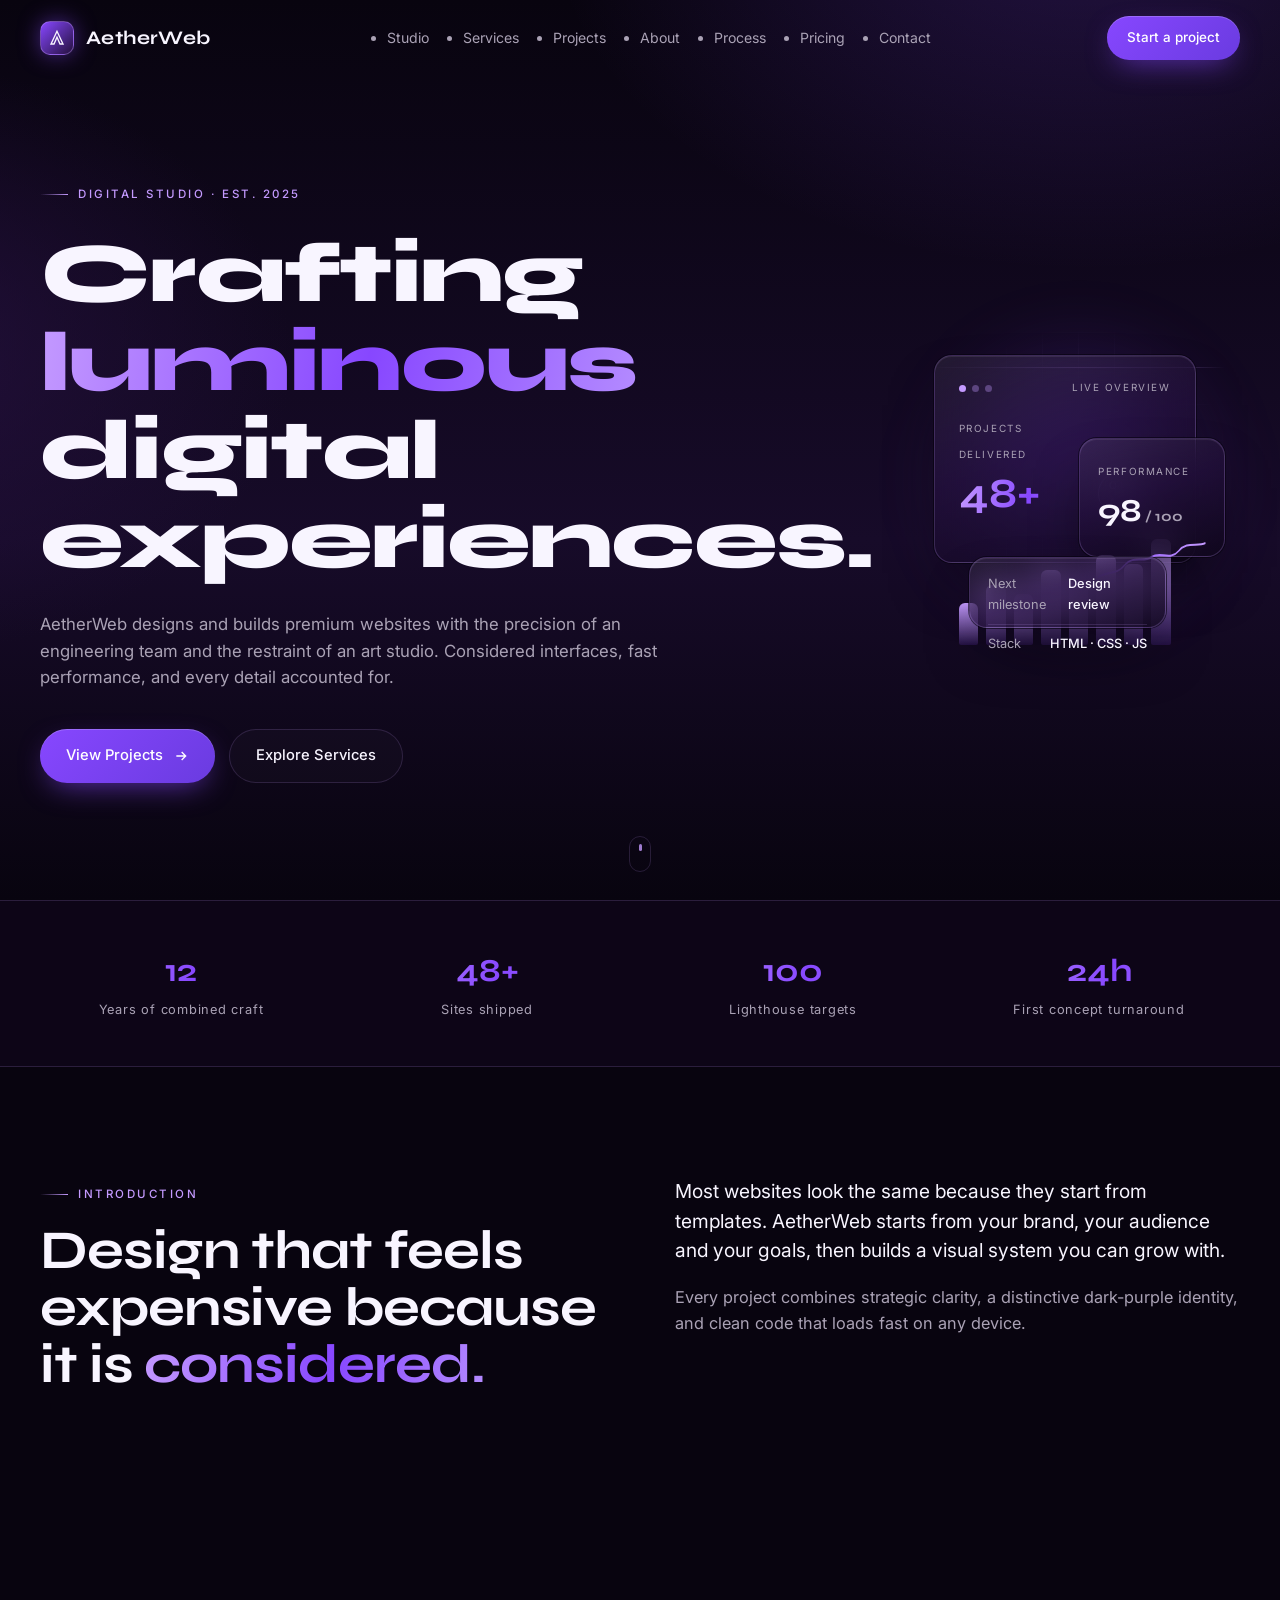
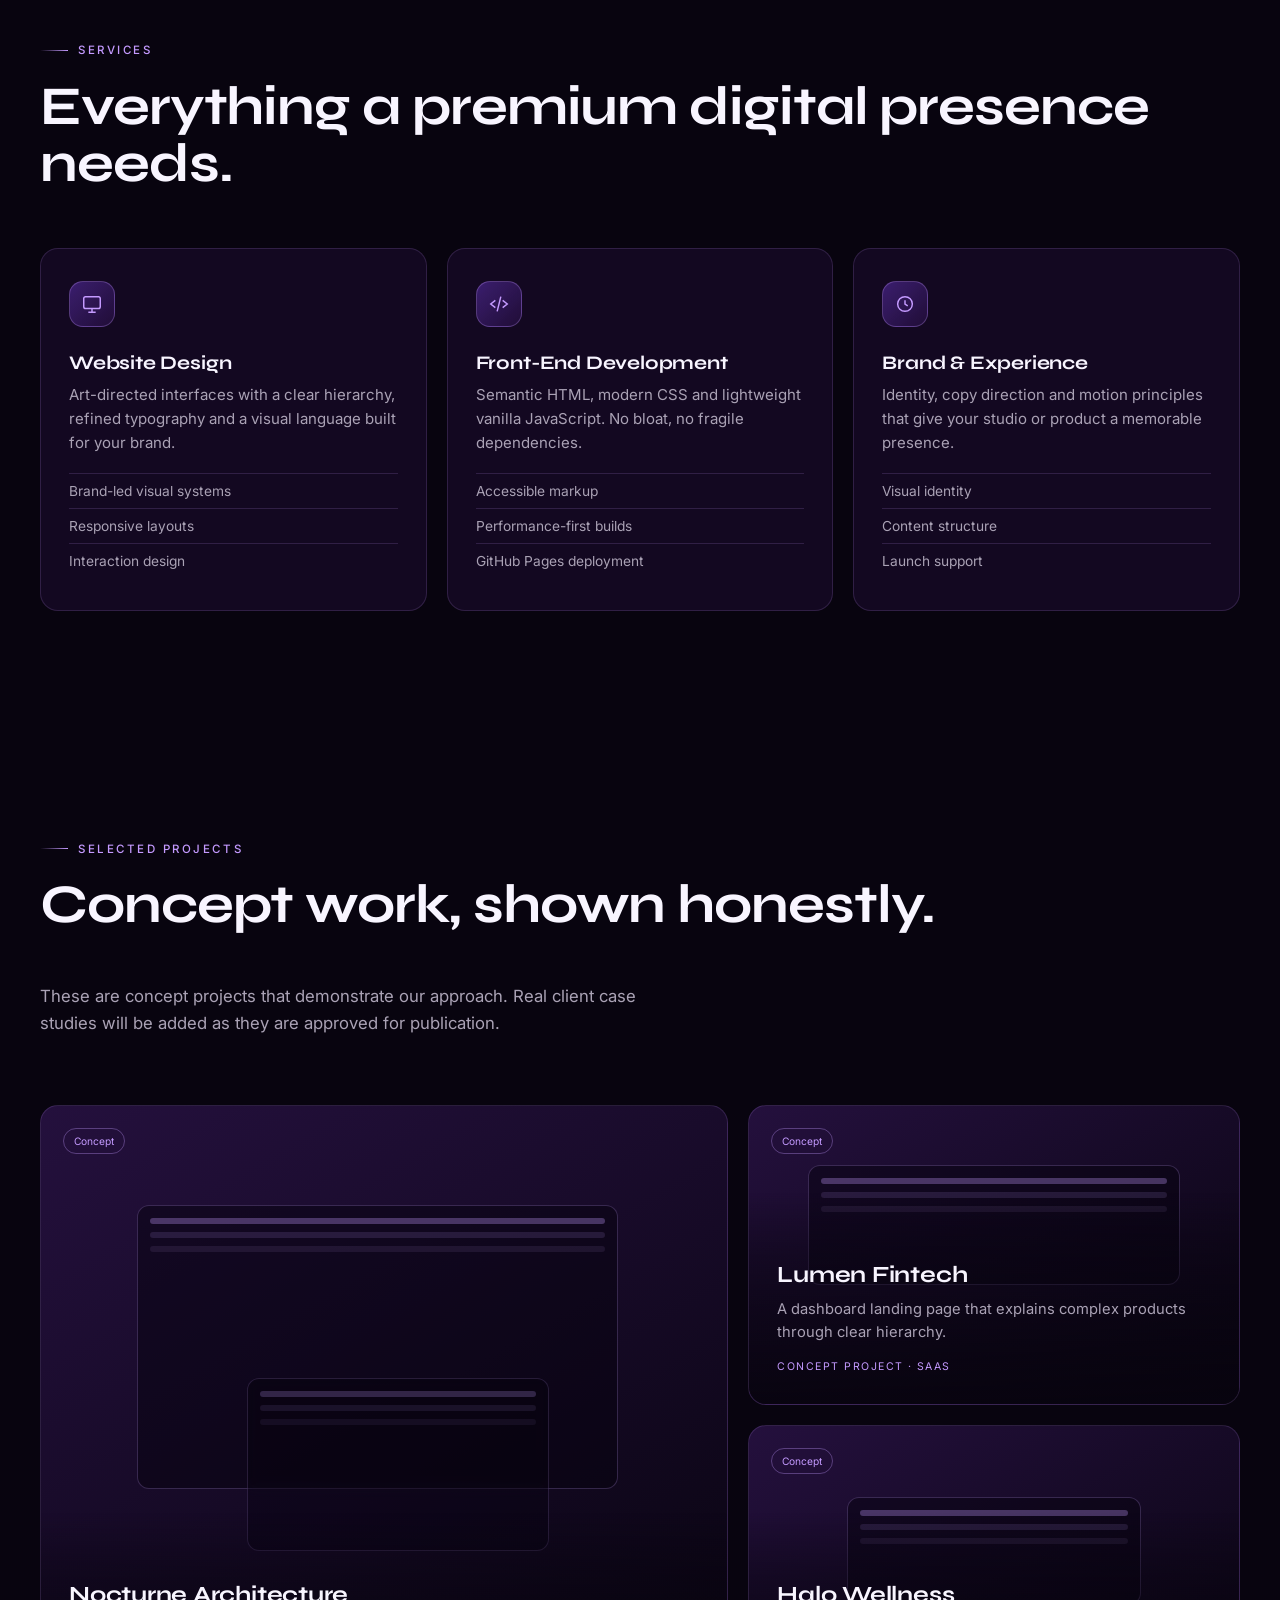
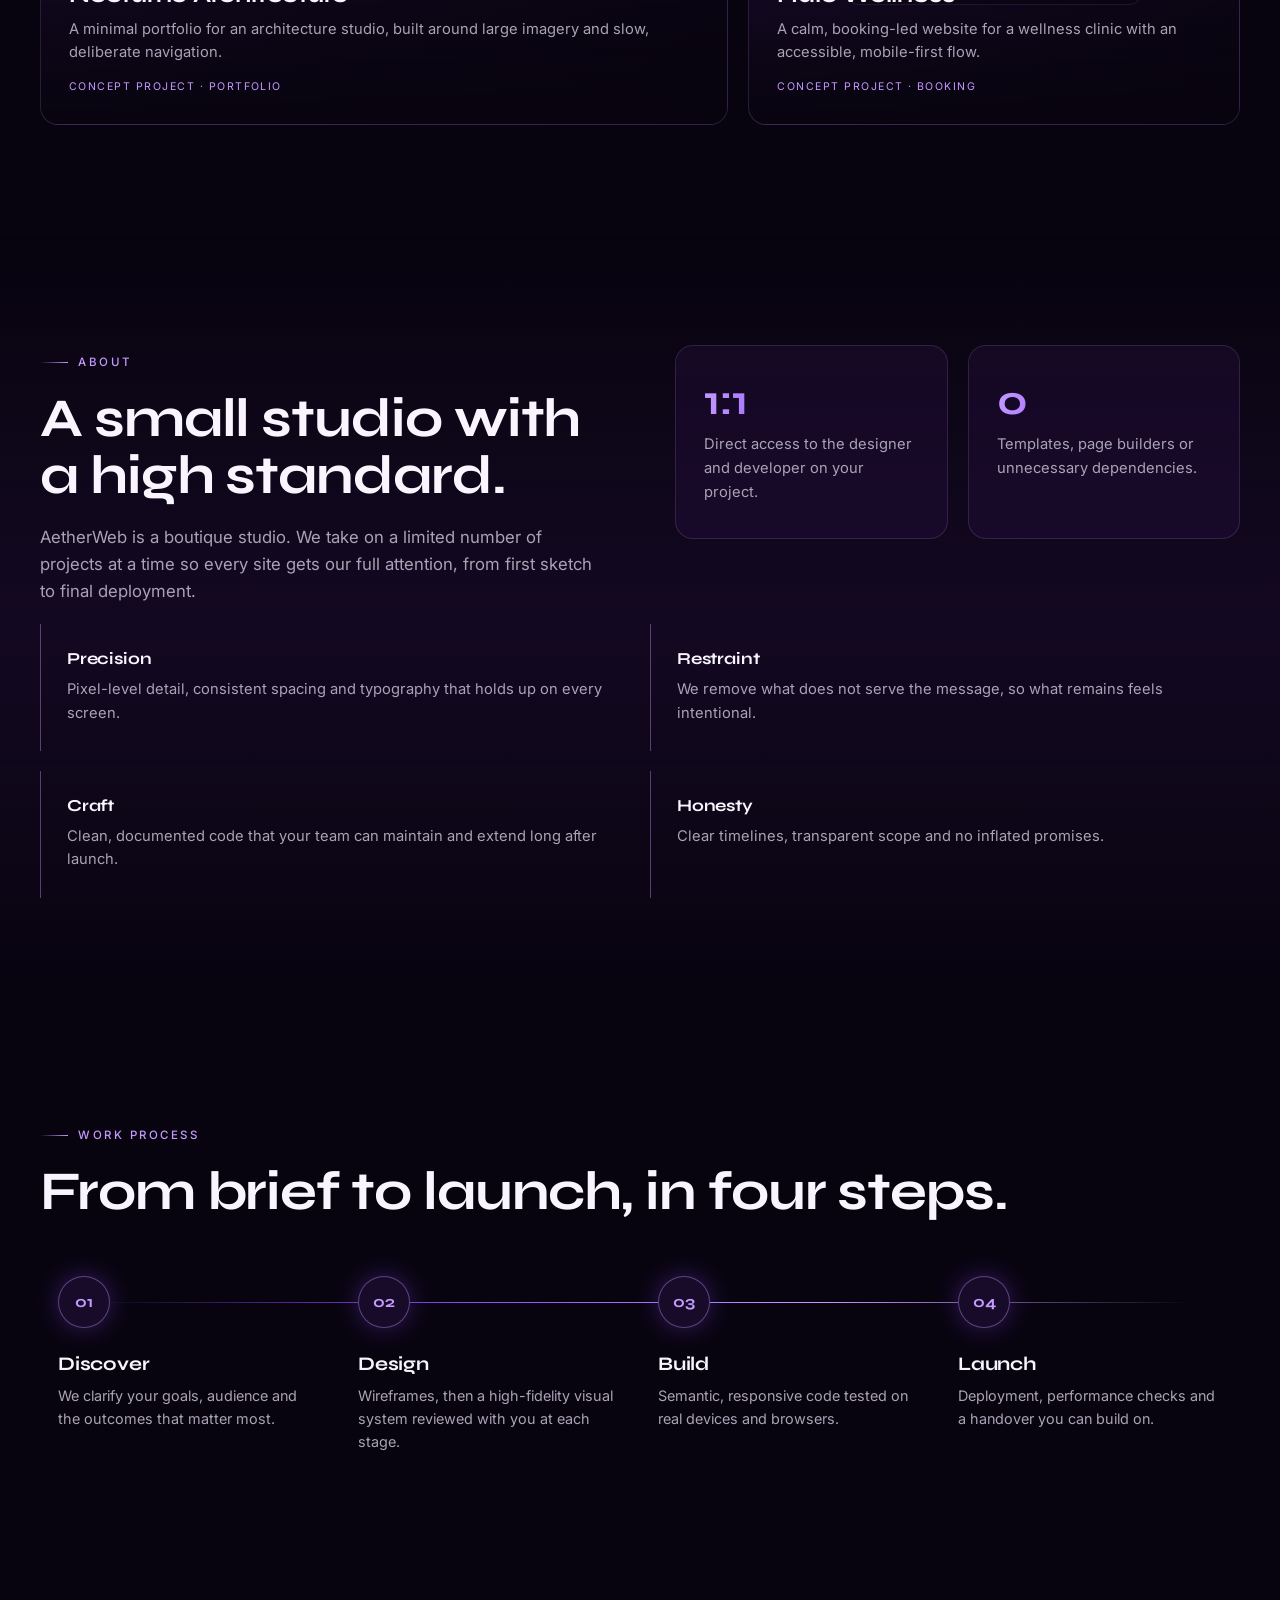
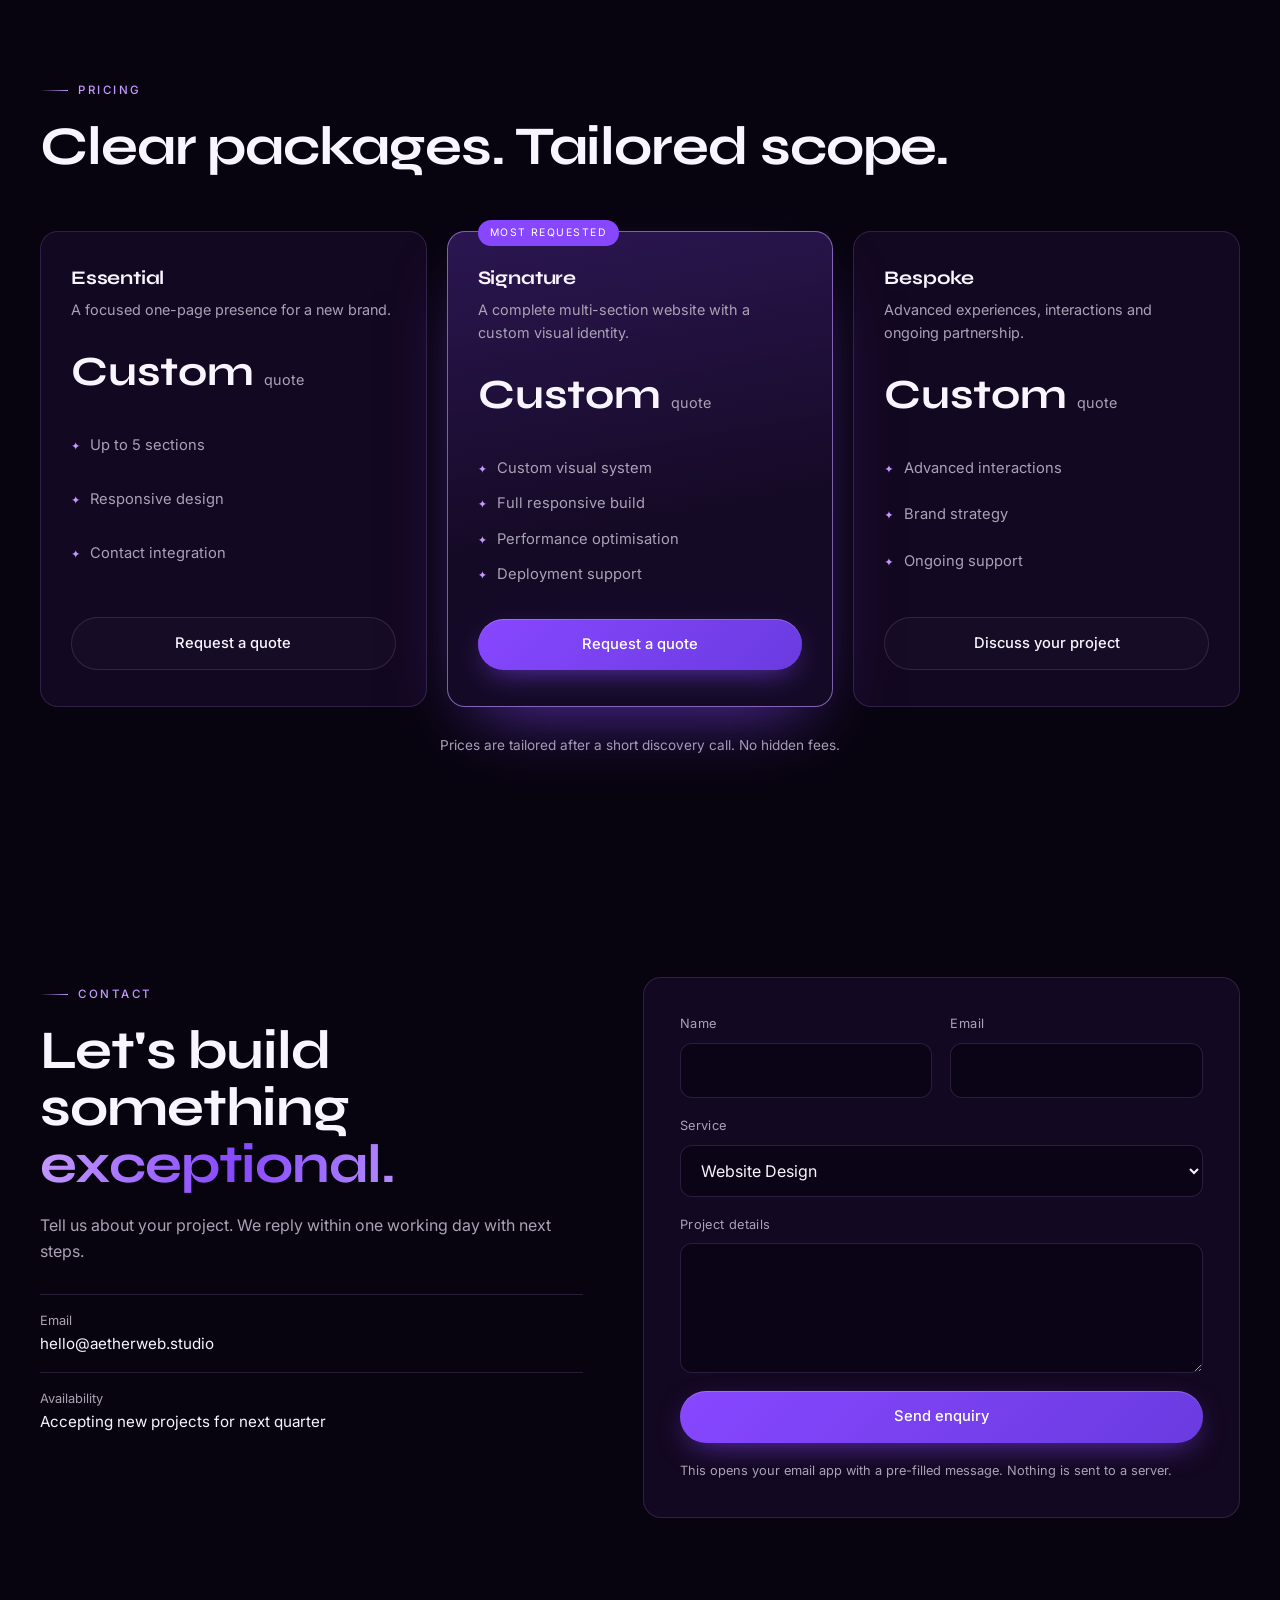
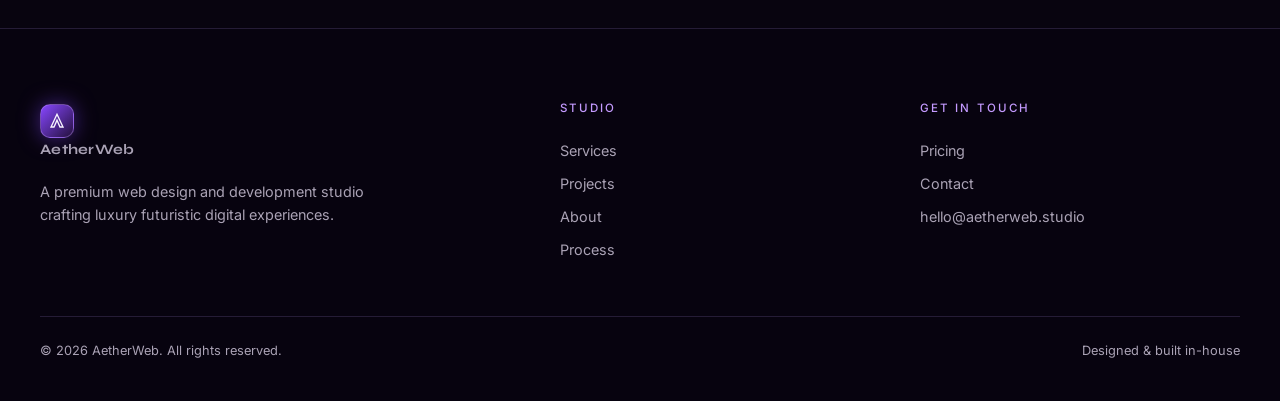
==== commit ea7fd90d: "Add files via upload" ====
--- a/index.html
+++ b/index.html
@@ -1,83 +1,633 @@
-<!doctype html>
+<!DOCTYPE html>
 <html lang="en">
 <head>
-  <meta charset="utf-8">
-  <meta name="viewport" content="width=device-width, initial-scale=1">
-  <meta name="theme-color" content="#08040f">
-  <meta name="description" content="AetherWeb designs and builds modern websites for brands, creators and businesses.">
-  <title>AetherWeb — Modern Web Design</title>
-  <link rel="preconnect" href="https://fonts.googleapis.com">
-  <link rel="preconnect" href="https://fonts.gstatic.com" crossorigin>
-  <link href="https://fonts.googleapis.com/css2?family=DM+Sans:wght@400;500;600;700&family=Space+Grotesk:wght@400;500;600;700&display=swap" rel="stylesheet">
-  <link rel="stylesheet" href="style.css">
+<meta charset="UTF-8">
+<meta name="viewport" content="width=device-width, initial-scale=1, viewport-fit=cover">
+<title>AetherWeb — Premium Web Design & Development Studio</title>
+<meta name="description" content="AetherWeb is a premium web design and development studio crafting luxury futuristic digital experiences.">
+<meta name="theme-color" content="#08040F">
+<link rel="preconnect" href="https://fonts.googleapis.com">
+<link rel="preconnect" href="https://fonts.gstatic.com" crossorigin>
+<link href="https://fonts.googleapis.com/css2?family=Syne:wght@600;700;800&family=Inter:wght@300;400;500;600&display=swap" rel="stylesheet">
+<style>
+:root{
+  --midnight:#08040F; --deep:#170B29; --violet:#24103D; --electric:#8747FF;
+  --lavender:#C49AFF; --white:#F8F5FF; --muted:#AAA2B5;
+  --line:rgba(196,154,255,.16); --glass:rgba(36,16,61,.42);
+  --radius:18px; --wrap:1200px;
+  --display:"Syne",system-ui,sans-serif; --body:"Inter",system-ui,sans-serif;
+}
+*,*::before,*::after{box-sizing:border-box;margin:0;padding:0}
+html{scroll-behavior:smooth;scroll-padding-top:90px;-webkit-text-size-adjust:100%}
+body{
+  font-family:var(--body);color:var(--white);background:var(--midnight);
+  line-height:1.6;overflow-x:hidden;-webkit-font-smoothing:antialiased;
+}
+body::before{ /* ambient background */
+  content:"";position:fixed;inset:0;z-index:-1;pointer-events:none;
+  background:
+    radial-gradient(900px 600px at 85% -10%,rgba(135,71,255,.22),transparent 60%),
+    radial-gradient(700px 500px at -10% 40%,rgba(36,16,61,.9),transparent 60%),
+    linear-gradient(180deg,var(--midnight),var(--deep) 60%,var(--midnight));
+}
+img,svg{display:block;max-width:100%}
+a{color:inherit;text-decoration:none}
+button{font:inherit;cursor:pointer;border:0;background:none;color:inherit}
+.wrap{width:min(var(--wrap),calc(100% - 40px));margin-inline:auto}
+section{padding:110px 0;position:relative}
+.eyebrow{
+  display:inline-flex;align-items:center;gap:10px;font-size:.72rem;letter-spacing:.22em;
+  text-transform:uppercase;color:var(--lavender);font-weight:500;
+}
+.eyebrow::before{content:"";width:28px;height:1px;background:linear-gradient(90deg,transparent,var(--lavender))}
+h1,h2,h3{font-family:var(--display);line-height:1.05;letter-spacing:-.02em}
+h2{font-size:clamp(2rem,4.4vw,3.4rem);margin:18px 0 20px}
+h3{font-size:1.2rem;letter-spacing:-.01em;margin-bottom:10px}
+p.lead{color:var(--muted);font-size:1.05rem;max-width:620px}
+.grad{background:linear-gradient(100deg,var(--lavender) 0%,var(--electric) 55%,#b48bff 100%);
+  -webkit-background-clip:text;background-clip:text;color:transparent}
+
+/* Buttons */
+.btn{
+  display:inline-flex;align-items:center;justify-content:center;gap:10px;
+  padding:14px 26px;border-radius:999px;font-size:.92rem;font-weight:500;
+  transition:background .25s,border-color .25s,transform .25s,box-shadow .25s;
+  min-height:48px;white-space:nowrap;
+}
+.btn-primary{background:linear-gradient(135deg,var(--electric),#6a3be0);color:#fff;
+  box-shadow:0 10px 30px -10px rgba(135,71,255,.7),inset 0 1px 0 rgba(255,255,255,.2)}
+.btn-primary:hover{transform:translateY(-2px);box-shadow:0 16px 40px -12px rgba(135,71,255,.9)}
+.btn-ghost{border:1px solid var(--line);background:rgba(255,255,255,.02)}
+.btn-ghost:hover{border-color:var(--lavender);background:rgba(196,154,255,.06)}
+:focus-visible{outline:2px solid var(--lavender);outline-offset:3px;border-radius:6px}
+
+/* Nav */
+.nav{position:fixed;top:0;left:0;right:0;z-index:50;transition:background .3s,border-color .3s;
+  border-bottom:1px solid transparent}
+.nav.scrolled{background:rgba(8,4,15,.78);backdrop-filter:blur(14px);-webkit-backdrop-filter:blur(14px);border-color:var(--line)}
+.nav .wrap{display:flex;align-items:center;justify-content:space-between;height:76px}
+.logo{display:flex;align-items:center;gap:12px;font-family:var(--display);font-weight:700;font-size:1.2rem;letter-spacing:.02em}
+.logo-mark{width:34px;height:34px;border-radius:10px;display:grid;place-items:center;
+  background:linear-gradient(135deg,var(--electric),var(--violet));border:1px solid rgba(196,154,255,.4);
+  box-shadow:0 0 24px -4px rgba(135,71,255,.8)}
+.nav-links{display:flex;gap:34px;font-size:.88rem;color:var(--muted)}
+.nav-links a{transition:color .2s;position:relative}
+.nav-links a:hover{color:var(--white)}
+.nav-cta{padding:11px 20px;font-size:.84rem;min-height:auto}
+.menu-btn{display:none;width:44px;height:44px;border-radius:12px;border:1px solid var(--line);position:relative}
+.menu-btn span{position:absolute;left:13px;right:13px;height:1.5px;background:var(--white);transition:.3s}
+.menu-btn span:nth-child(1){top:17px}.menu-btn span:nth-child(2){top:22px}
+.menu-btn[aria-expanded="true"] span:nth-child(1){transform:translateY(5px) rotate(45deg)}
+.menu-btn[aria-expanded="true"] span:nth-child(2){transform:translateY(-5px) rotate(-45deg)}
+
+/* Hero */
+.hero{min-height:100svh;padding:150px 0 90px;display:flex;align-items:center}
+.hero-grid{display:grid;grid-template-columns:1.05fr .95fr;gap:60px;align-items:center}
+.hero h1{font-size:clamp(2.9rem,6.6vw,5.6rem);margin:26px 0 26px;font-weight:800}
+.hero .lead{margin-bottom:38px}
+.btn-row{display:flex;flex-wrap:wrap;gap:14px}
+.scroll-cue{position:absolute;left:50%;bottom:28px;transform:translateX(-50%);width:22px;height:36px;
+  border:1px solid var(--line);border-radius:12px;display:flex;justify-content:center;padding-top:7px}
+.scroll-cue::after{content:"";width:3px;height:7px;border-radius:2px;background:var(--lavender);opacity:.8}
+
+/* Hero interface composition */
+.ui{position:relative;aspect-ratio:1/1.02;max-width:560px;width:100%;justify-self:end}
+.ui::before{content:"";position:absolute;inset:-10%;z-index:-1;border-radius:50%;
+  background:radial-gradient(circle,rgba(135,71,255,.35),transparent 65%);filter:blur(30px)}
+.ui-grid{position:absolute;inset:0;border-radius:28px;
+  background-image:linear-gradient(var(--line) 1px,transparent 1px),linear-gradient(90deg,var(--line) 1px,transparent 1px);
+  background-size:36px 36px;mask-image:radial-gradient(circle at 50% 50%,#000 30%,transparent 75%);opacity:.6}
+.panel{position:absolute;border-radius:var(--radius);padding:20px;
+  background:linear-gradient(160deg,rgba(255,255,255,.07),rgba(36,16,61,.55) 45%,rgba(14,6,26,.8));
+  border:1px solid rgba(196,154,255,.22);
+  box-shadow:0 30px 60px -20px rgba(0,0,0,.7),0 0 0 1px rgba(8,4,15,.6),inset 0 1px 0 rgba(255,255,255,.08);
+  backdrop-filter:blur(18px);-webkit-backdrop-filter:blur(18px)}
+.panel-main{inset:8% 10% 22% 0;padding:24px}
+.panel-side{right:0;top:36%;width:50%;height:40%;padding:18px}
+.panel-base{left:12%;right:20%;bottom:0;height:24%;padding:16px 18px}
+.panel-head{display:flex;justify-content:space-between;align-items:center;margin-bottom:18px}
+.dots{display:flex;gap:6px}
+.dots i{width:7px;height:7px;border-radius:50%;background:rgba(196,154,255,.35)}
+.dots i:first-child{background:var(--lavender)}
+.tag{font-size:.62rem;letter-spacing:.16em;text-transform:uppercase;color:var(--muted)}
+.big-num{font-family:var(--display);font-size:clamp(1.8rem,3.4vw,2.6rem);font-weight:700;line-height:1}
+.bars{display:flex;align-items:flex-end;gap:8px;height:110px;margin-top:20px}
+.bars span{flex:1;border-radius:6px 6px 2px 2px;background:linear-gradient(180deg,var(--lavender),rgba(135,71,255,.15))}
+.spark{height:44px;margin-top:14px}
+.mini-row{display:flex;align-items:center;justify-content:space-between;font-size:.8rem;color:var(--muted);padding:9px 0;border-top:1px solid var(--line)}
+.mini-row b{color:var(--white);font-weight:500}
+.pill{font-size:.64rem;padding:4px 10px;border-radius:99px;border:1px solid rgba(196,154,255,.35);color:var(--lavender)}
+.glow-line{position:absolute;height:1px;background:linear-gradient(90deg,transparent,var(--lavender),transparent);opacity:.7}
+
+/* Intro strip */
+.strip{padding:44px 0;border-block:1px solid var(--line);background:rgba(23,11,41,.35)}
+.strip-grid{display:grid;grid-template-columns:repeat(4,1fr);gap:24px;text-align:center}
+.strip-grid strong{display:block;font-family:var(--display);font-size:2rem;font-weight:700}
+.strip-grid span{font-size:.8rem;color:var(--muted);letter-spacing:.06em}
+
+/* Intro */
+.intro-grid{display:grid;grid-template-columns:1fr 1fr;gap:70px;align-items:start}
+.intro-body p{color:var(--muted);margin-bottom:18px;font-size:1.02rem}
+.intro-body p:first-child{color:var(--white);font-size:1.2rem;line-height:1.55}
+
+/* Services */
+.cards{display:grid;grid-template-columns:repeat(3,1fr);gap:20px;margin-top:56px}
+.card{padding:32px 28px;border-radius:var(--radius);position:relative;overflow:hidden;
+  background:var(--glass);border:1px solid var(--line);transition:border-color .3s,transform .3s}
+.card:hover{border-color:rgba(196,154,255,.45);transform:translateY(-4px)}
+.card-icon{width:46px;height:46px;border-radius:14px;display:grid;place-items:center;margin-bottom:26px;
+  background:linear-gradient(135deg,rgba(135,71,255,.35),rgba(36,16,61,.8));border:1px solid rgba(196,154,255,.3)}
+.card-icon svg{width:22px;height:22px;stroke:var(--lavender);fill:none;stroke-width:1.6}
+.card p{color:var(--muted);font-size:.94rem}
+.card ul{list-style:none;margin-top:18px;font-size:.86rem;color:var(--muted)}
+.card li{padding:6px 0;border-top:1px solid var(--line)}
+
+/* Projects */
+.proj-head{display:flex;justify-content:space-between;align-items:end;gap:30px;flex-wrap:wrap}
+.projects{display:grid;grid-template-columns:1.4fr 1fr;grid-template-rows:auto auto;gap:20px;margin-top:56px}
+.proj{position:relative;border-radius:var(--radius);overflow:hidden;border:1px solid var(--line);min-height:300px;
+  background:linear-gradient(150deg,var(--violet),var(--midnight));padding:28px;display:flex;flex-direction:column;justify-content:flex-end;
+  transition:border-color .3s}
+.proj:hover{border-color:rgba(196,154,255,.45)}
+.proj:first-child{grid-row:span 2;min-height:620px}
+.proj-art{position:absolute;inset:0;opacity:.9}
+.proj-art .win{position:absolute;border-radius:12px;border:1px solid rgba(196,154,255,.25);background:rgba(8,4,15,.55);backdrop-filter:blur(6px)}
+.proj-art .win::before{content:"";position:absolute;left:12px;right:12px;top:12px;height:6px;border-radius:4px;background:rgba(196,154,255,.35);box-shadow:0 14px 0 rgba(196,154,255,.15),0 28px 0 rgba(196,154,255,.1)}
+.proj-tag{position:absolute;top:22px;left:22px;z-index:1}
+.proj-body{position:relative;z-index:1;background:linear-gradient(0deg,rgba(8,4,15,.95),rgba(8,4,15,.4) 70%,transparent);margin:-28px;padding:28px;padding-top:70px}
+.proj h3{font-size:1.45rem}
+.proj p{color:var(--muted);font-size:.92rem;margin-top:6px}
+.concept{font-size:.66rem;letter-spacing:.14em;text-transform:uppercase;color:var(--lavender);margin-top:14px;display:block}
+
+/* About */
+.about{background:linear-gradient(180deg,transparent,rgba(36,16,61,.4),transparent)}
+.about-grid{display:grid;grid-template-columns:1fr 1fr;gap:20px}
+.stat{padding:34px 28px;border-radius:var(--radius);background:var(--glass);border:1px solid var(--line)}
+.stat .big-num{margin-bottom:12px}
+.stat p{color:var(--muted);font-size:.92rem}
+.values{display:grid;grid-template-columns:repeat(2,1fr);gap:20px;margin-top:20px}
+.value{padding:26px;border-left:1px solid rgba(196,154,255,.4)}
+.value h3{font-size:1.05rem}
+.value p{color:var(--muted);font-size:.92rem}
+
+/* Process */
+.steps{display:grid;grid-template-columns:repeat(4,1fr);gap:0;margin-top:56px;position:relative}
+.steps::before{content:"";position:absolute;top:26px;left:4%;right:4%;height:1px;background:linear-gradient(90deg,transparent,var(--electric),var(--lavender),transparent)}
+.step{padding:0 18px;position:relative}
+.step-num{width:52px;height:52px;border-radius:50%;display:grid;place-items:center;margin-bottom:26px;
+  background:var(--deep);border:1px solid rgba(196,154,255,.4);font-family:var(--display);font-weight:700;color:var(--lavender);position:relative;z-index:1;
+  box-shadow:0 0 30px -6px rgba(135,71,255,.6)}
+.step p{color:var(--muted);font-size:.9rem;margin-top:8px}
+
+/* Pricing */
+.plans{display:grid;grid-template-columns:repeat(3,1fr);gap:20px;margin-top:56px;align-items:stretch}
+.plan{padding:36px 30px;border-radius:var(--radius);background:var(--glass);border:1px solid var(--line);display:flex;flex-direction:column}
+.plan.featured{background:linear-gradient(170deg,rgba(135,71,255,.28),rgba(23,11,41,.9) 60%);border-color:rgba(196,154,255,.6);
+  box-shadow:0 30px 70px -30px rgba(135,71,255,.7);position:relative}
+.plan .badge{position:absolute;top:-12px;left:30px;font-size:.65rem;letter-spacing:.14em;text-transform:uppercase;
+  padding:5px 12px;border-radius:99px;background:var(--electric);color:#fff}
+.price{font-family:var(--display);font-size:2.6rem;font-weight:700;margin:18px 0 4px}
+.price small{font-size:.9rem;color:var(--muted);font-family:var(--body);font-weight:400}
+.plan>p{color:var(--muted);font-size:.9rem}
+.plan ul{list-style:none;margin:24px 0 32px;display:grid;gap:12px;font-size:.92rem;color:var(--muted);flex:1}
+.plan li::before{content:"✦";color:var(--lavender);margin-right:10px;font-size:.7rem}
+.plan .btn{width:100%}
+.note{margin-top:28px;font-size:.85rem;color:var(--muted);text-align:center}
+
+/* Contact */
+.contact-grid{display:grid;grid-template-columns:1fr 1.1fr;gap:60px;align-items:start}
+.contact-info p{color:var(--muted);margin:16px 0 30px}
+.info-row{display:flex;gap:14px;align-items:center;padding:16px 0;border-top:1px solid var(--line);font-size:.95rem}
+.info-row span{color:var(--muted);font-size:.8rem;display:block}
+form.form{padding:36px;border-radius:var(--radius);background:var(--glass);border:1px solid var(--line);display:grid;gap:18px}
+.field{display:grid;gap:8px}
+.field label{font-size:.8rem;color:var(--muted);letter-spacing:.03em}
+.field input,.field select,.field textarea{
+  font:inherit;color:var(--white);background:rgba(8,4,15,.6);border:1px solid var(--line);
+  border-radius:12px;padding:14px 16px;min-height:50px;width:100%;transition:border-color .2s,box-shadow .2s}
+.field textarea{min-height:130px;resize:vertical}
+.field select option{background:var(--deep)}
+.field input:focus,.field select:focus,.field textarea:focus{outline:none;border-color:var(--lavender);box-shadow:0 0 0 4px rgba(135,71,255,.18)}
+.form-grid{display:grid;grid-template-columns:1fr 1fr;gap:18px}
+.form-note{font-size:.8rem;color:var(--muted)}
+.error{border-color:#ff7a9c !important}
+
+/* Footer */
+footer{padding:70px 0 40px;border-top:1px solid var(--line);background:rgba(8,4,15,.6)}
+.foot-grid{display:grid;grid-template-columns:1.5fr 1fr 1fr;gap:40px}
+.foot-grid p{color:var(--muted);font-size:.9rem;margin-top:14px;max-width:340px}
+.foot-grid h4{font-size:.72rem;letter-spacing:.18em;text-transform:uppercase;color:var(--lavender);margin-bottom:16px;font-weight:500}
+.foot-grid a{display:block;color:var(--muted);font-size:.9rem;padding:5px 0;transition:color .2s}
+.foot-grid a:hover{color:var(--white)}
+.legal{margin-top:50px;padding-top:24px;border-top:1px solid var(--line);display:flex;justify-content:space-between;gap:20px;flex-wrap:wrap;font-size:.8rem;color:var(--muted)}
+
+/* Reveal (restrained) */
+.reveal{opacity:0;transform:translateY(18px);transition:opacity .8s ease,transform .8s ease}
+.reveal.in{opacity:1;transform:none}
+@media (prefers-reduced-motion:reduce){*{transition:none!important;animation:none!important;scroll-behavior:auto!important}.reveal{opacity:1;transform:none}}
+
+/* Responsive */
+@media (max-width:980px){
+  .hero-grid,.intro-grid,.contact-grid{grid-template-columns:1fr;gap:50px}
+  .ui{justify-self:center;max-width:520px}
+  .cards,.plans{grid-template-columns:1fr 1fr}
+  .plans .plan:last-child{grid-column:span 2}
+  .projects{grid-template-columns:1fr}
+  .proj:first-child{grid-row:auto;min-height:420px}
+  .steps{grid-template-columns:1fr 1fr;row-gap:44px}
+  .steps::before{display:none}
+  .strip-grid{grid-template-columns:repeat(2,1fr)}
+}
+@media (max-width:760px){
+  section{padding:84px 0}
+  .nav-links{position:fixed;inset:76px 0 auto 0;flex-direction:column;gap:0;background:rgba(8,4,15,.97);
+    backdrop-filter:blur(16px);padding:10px 20px 24px;border-bottom:1px solid var(--line);
+    transform:translateY(-8px);opacity:0;pointer-events:none;transition:.3s}
+  .nav-links.open{opacity:1;transform:none;pointer-events:auto}
+  .nav-links a{padding:16px 4px;border-bottom:1px solid var(--line);font-size:1rem;color:var(--white)}
+  .nav-cta{display:none}
+  .menu-btn{display:block}
+  .hero{padding:120px 0 80px;min-height:auto}
+  .hero h1{font-size:clamp(2.5rem,12vw,3.4rem)}
+  .btn-row .btn{flex:1 1 100%}
+  .ui{aspect-ratio:auto;height:440px}
+  .panel-main{inset:0 6% 30% 0}
+  .panel-side{width:54%;top:auto;bottom:6%;height:44%}
+  .panel-base{display:none}
+  .cards,.plans,.about-grid,.values,.form-grid{grid-template-columns:1fr}
+  .plans .plan:last-child{grid-column:auto}
+  .steps{grid-template-columns:1fr}
+  .step{padding:0 0 0 0}
+  .foot-grid{grid-template-columns:1fr 1fr}
+  .foot-grid>div:first-child{grid-column:span 2}
+  form.form{padding:26px}
+  .scroll-cue{display:none}
+}
+@media (max-width:420px){
+  .wrap{width:calc(100% - 32px)}
+  .strip-grid strong{font-size:1.6rem}
+  .foot-grid{grid-template-columns:1fr}
+  .foot-grid>div:first-child{grid-column:auto}
+  .proj:first-child{min-height:380px}
+}
+</style>
 </head>
 <body>
-  <div class="ambient ambient-one"></div><div class="ambient ambient-two"></div>
-  <header class="site-header">
-    <a class="brand" href="#home" aria-label="AetherWeb home">
-      <span class="brand-mark">A</span><span>AetherWeb</span>
+
+<header class="nav" id="nav">
+  <div class="wrap">
+    <a href="#top" class="logo" aria-label="AetherWeb home">
+      <span class="logo-mark" aria-hidden="true">
+        <svg width="18" height="18" viewBox="0 0 24 24" fill="none" stroke="#F8F5FF" stroke-width="1.8"><path d="M12 3 4 20h4l4-9 4 9h4L12 3z"/></svg>
+      </span>
+      AetherWeb
     </a>
-    <button class="menu-toggle" aria-label="Open navigation" aria-expanded="false"><span></span><span></span></button>
-    <nav class="nav" aria-label="Main navigation">
-      <a class="active" href="#home">Home</a><a href="#services">Services</a><a href="#work">Portfolio</a><a href="#about">About</a><a href="#contact">Contact</a>
+    <nav>
+      <ul class="nav-links" id="navLinks">
+        <li><a href="#intro">Studio</a></li>
+        <li><a href="#services">Services</a></li>
+        <li><a href="#projects">Projects</a></li>
+        <li><a href="#about">About</a></li>
+        <li><a href="#process">Process</a></li>
+        <li><a href="#pricing">Pricing</a></li>
+        <li><a href="#contact">Contact</a></li>
+      </ul>
     </nav>
-    <a class="header-cta" href="#contact">Let's Talk <span>↗</span></a>
-  </header>
-
-  <main>
-    <section class="hero section-wrap" id="home">
-      <div class="hero-copy reveal">
-        <div class="eyebrow"><span class="spark">✦</span> Modern Web Design Studio</div>
-        <h1>Turn Ideas into <span>Powerful Websites.</span></h1>
-        <p class="hero-description">AetherWeb designs and builds modern, high-performing websites for brands, creators and businesses.</p>
-        <div class="hero-actions"><a class="button button-light" href="#work">View Projects <span>→</span></a><a class="button button-outline" href="#services">Explore Services</a></div>
-        <a class="scroll-cue" href="#services"><span class="mouse"><i></i></span><span>Scroll to explore</span></a>
-      </div>
-      <div class="hero-art reveal" aria-label="Abstract violet 3D sculpture">
-        <div class="art-glow"></div><img src="aetherweb-hero.png" alt="Glossy violet and blue abstract 3D sculpture" fetchpriority="high">
-      </div>
-    </section>
-
-    <section class="intro section-wrap reveal">
-      <p class="section-kicker">A DIGITAL PRESENCE THAT WORKS</p>
-      <div class="intro-grid"><h2>Good design gets noticed.<br><span>Great experiences get remembered.</span></h2><p>From the first idea to the final detail, AetherWeb creates clear, considered websites that help your brand make a stronger impression online.</p></div>
-    </section>
-
-    <section class="section-wrap section-block" id="services">
-      <div class="section-heading reveal"><div><p class="section-kicker">WHAT I DO</p><h2>Services built around <span>your goals.</span></h2></div><p>Thoughtful design, useful functionality and a smooth experience across screen sizes.</p></div>
-      <div class="service-grid">
-        <article class="service-card reveal"><span class="service-number">01</span><div class="service-icon">✳</div><h3>Business Websites</h3><p>Professional websites that explain what you do and help customers take the next step.</p><a href="#contact">Discuss a project <span>↗</span></a></article>
-        <article class="service-card reveal"><span class="service-number">02</span><div class="service-icon">⌁</div><h3>Landing Pages</h3><p>Focused pages for a product, service or campaign, with a clear message and call to action.</p><a href="#contact">Discuss a project <span>↗</span></a></article>
-        <article class="service-card reveal"><span class="service-number">03</span><div class="service-icon">▧</div><h3>Portfolio Websites</h3><p>Distinctive online portfolios that present your work, skills and story with confidence.</p><a href="#contact">Discuss a project <span>↗</span></a></article>
-        <article class="service-card reveal"><span class="service-number">04</span><div class="service-icon">◈</div><h3>Website Redesign</h3><p>A more polished, usable and consistent experience for an existing website.</p><a href="#contact">Discuss a project <span>↗</span></a></article>
-        <article class="service-card reveal"><span class="service-number">05</span><div class="service-icon">⌘</div><h3>UI/UX Design</h3><p>Clean page layouts and user flows designed to make digital products easier to use.</p><a href="#contact">Discuss a project <span>↗</span></a></article>
-        <article class="service-card service-note reveal"><span class="note-orb">A</span><h3>Have something<br>different in mind?</h3><p>Tell me what you're building. We can work out the right approach together.</p><a href="#contact">Let's talk <span>↗</span></a></article>
-      </div>
-    </section>
-
-    <section class="section-wrap section-block" id="work">
-      <div class="section-heading reveal"><div><p class="section-kicker">SELECTED WORK</p><h2>Ideas turned into <span>experiences.</span></h2></div><p>A preview of the kind of digital experiences AetherWeb can create.</p></div>
-      <div class="work-grid">
-        <article class="work-card reveal"><div class="work-preview preview-one"><div class="mock-browser"><div class="mock-dots">● ● ●</div><div class="mock-title">NORTHSTAR<span>STUDIO</span></div><div class="mock-line"></div><div class="mock-shape"></div><div class="mock-small">BRAND / DIGITAL / CREATIVE</div></div></div><div class="work-meta"><div><span class="work-type">CONCEPT PROJECT · 01</span><h3>Northstar — Creative Studio</h3></div><span class="work-arrow">↗</span></div></article>
-        <article class="work-card reveal"><div class="work-preview preview-two"><div class="dashboard"><div class="dash-side">◈<br>⌂<br>▤<br>◌</div><div class="dash-main"><span>YOUR NEXT MOVE</span><strong>Build better<br>habits.</strong><div class="dash-pill">Explore the platform ↗</div><div class="dash-circles"></div></div></div></div><div class="work-meta"><div><span class="work-type">CONCEPT PROJECT · 02</span><h3>Forma — Wellness Platform</h3></div><span class="work-arrow">↗</span></div></article>
-        <article class="work-card reveal"><div class="work-preview preview-three"><div class="shop-window"><span>OBJECTS FOR EVERY DAY</span><strong>Less, but<br>better.</strong><div class="shop-object"></div><small>FORM / FUNCTION / FEELING</small></div></div><div class="work-meta"><div><span class="work-type">CONCEPT PROJECT · 03</span><h3>Atelier — Product Store</h3></div><span class="work-arrow">↗</span></div></article>
-      </div>
-      <p class="portfolio-note">These are concept projects created to demonstrate design direction, not completed client work.</p>
-    </section>
-
-    <section class="about-section" id="about"><div class="section-wrap about-grid"><div class="about-visual reveal"><div class="about-monogram">A<span>.</span></div><div class="about-caption">DESIGN · DEVELOP · ELEVATE</div></div><div class="about-copy reveal"><p class="section-kicker">A LITTLE ABOUT AETHERWEB</p><h2>Small studio mindset.<br><span>Big attention to detail.</span></h2><p>AetherWeb is an independent web design brand focused on creating modern, purposeful websites. I work to understand what each project needs, then shape that into a digital experience that feels clear, distinctive and easy to use.</p><p>Every project starts with a conversation. No unnecessary complexity—just thoughtful work and clear communication.</p><a class="text-link" href="#contact">Tell me about your project <span>↗</span></a></div></div></section>
-
-    <section class="section-wrap section-block process-section">
-      <div class="section-heading reveal"><div><p class="section-kicker">HOW IT WORKS</p><h2>A clear process.<br><span>No unnecessary guesswork.</span></h2></div><p>You'll know what happens next, from the first message to the finished website.</p></div>
-      <div class="process-grid"><div class="process-step reveal"><span>01 / DISCOVER</span><h3>Understand</h3><p>We discuss your goals, audience, content and what the website needs to achieve.</p></div><div class="process-step reveal"><span>02 / DESIGN</span><h3>Shape the idea</h3><p>I plan the structure and visual direction, then refine the design with your feedback.</p></div><div class="process-step reveal"><span>03 / BUILD</span><h3>Bring it to life</h3><p>The approved design becomes a responsive website, checked across screen sizes.</p></div><div class="process-step reveal"><span>04 / LAUNCH</span><h3>Go live</h3><p>We review the final details and prepare the site for launch.</p></div></div>
-    </section>
-
-    <section class="section-wrap pricing-band reveal"><div><p class="section-kicker">PROJECT PRICING</p><h2>Every project is different.<br><span>Let's scope yours properly.</span></h2><p>Share what you need, your timeline and your budget. I'll reply with a suitable plan and a clear quote.</p></div><a class="button button-light" href="#contact">Request a quote <span>→</span></a></section>
-
-    <section class="section-wrap contact-section" id="contact"><div class="contact-copy reveal"><p class="section-kicker">HAVE A PROJECT IN MIND?</p><h2>Let's make something <span>worth visiting.</span></h2><p>Tell me a little about your idea. I'll get back to you by email.</p><a class="email-link" href="mailto:trollcoretrial@gmail.com">trollcoretrial@gmail.com <span>↗</span></a></div><form class="contact-form reveal" id="contact-form"><label>Your name<input name="name" required placeholder="Name"></label><label>Your email<input type="email" name="email" required placeholder="you@example.com"></label><label>What do you need?<select name="project" required><option value="">Choose a service</option><option>Business website</option><option>Landing page</option><option>Portfolio website</option><option>Website redesign</option><option>UI/UX design</option><option>Something else</option></select></label><label>Tell me about your project<textarea name="message" rows="4" required placeholder="A few details about your idea..."></textarea></label><button class="button button-light submit-button" type="submit">Send project enquiry <span>→</span></button><p class="form-note" id="form-note">This opens your email app with your enquiry ready to send.</p></form></section>
-  </main>
-
-  <footer class="footer section-wrap"><a class="brand" href="#home"><span class="brand-mark">A</span><span>AetherWeb</span></a><p>Independent web design. Thoughtfully made.</p><span>© <span id="year"></span> AetherWeb</span></footer>
-  <script src="script.js"></script>
+    <a href="#contact" class="btn btn-primary nav-cta">Start a project</a>
+    <button class="menu-btn" id="menuBtn" aria-label="Open menu" aria-expanded="false" aria-controls="navLinks"><span></span><span></span></button>
+  </div>
+</header>
+
+<main id="top">
+
+<!-- HERO -->
+<section class="hero">
+  <div class="wrap hero-grid">
+    <div>
+      <span class="eyebrow">Digital Studio · Est. 2025</span>
+      <h1>Crafting <span class="grad">luminous</span> digital experiences.</h1>
+      <p class="lead">AetherWeb designs and builds premium websites with the precision of an engineering team and the restraint of an art studio. Considered interfaces, fast performance, and every detail accounted for.</p>
+      <div class="btn-row">
+        <a href="#projects" class="btn btn-primary">View Projects
+          <svg width="16" height="16" viewBox="0 0 24 24" fill="none" stroke="currentColor" stroke-width="2"><path d="M5 12h14M13 6l6 6-6 6"/></svg></a>
+        <a href="#services" class="btn btn-ghost">Explore Services</a>
+      </div>
+    </div>
+
+    <div class="ui" aria-hidden="true">
+      <div class="ui-grid"></div>
+      <div class="glow-line" style="top:12%;left:0;right:0"></div>
+
+      <div class="panel panel-main">
+        <div class="panel-head">
+          <div class="dots"><i></i><i></i><i></i></div>
+          <span class="tag">Live Overview</span>
+        </div>
+        <div style="display:flex;justify-content:space-between;align-items:flex-end;gap:12px">
+          <div>
+            <span class="tag">Projects delivered</span>
+            <div class="big-num grad" style="margin-top:8px">48+</div>
+          </div>
+          <span class="pill">Q4 · Active</span>
+        </div>
+        <div class="bars">
+          <span style="height:38%"></span><span style="height:55%"></span><span style="height:46%"></span>
+          <span style="height:68%"></span><span style="height:58%"></span><span style="height:82%"></span>
+          <span style="height:74%"></span><span style="height:96%"></span>
+        </div>
+      </div>
+
+      <div class="panel panel-side">
+        <span class="tag">Performance</span>
+        <div class="big-num" style="font-size:2rem;margin-top:12px">98<span style="font-size:.9rem;color:var(--muted)"> / 100</span></div>
+        <svg class="spark" viewBox="0 0 200 44" preserveAspectRatio="none">
+          <defs><linearGradient id="sg" x1="0" x2="1"><stop offset="0" stop-color="#8747FF"/><stop offset="1" stop-color="#C49AFF"/></linearGradient></defs>
+          <path d="M0 36 C 20 30, 35 34, 50 24 S 85 22, 100 16 S 135 20, 150 10 S 185 6, 200 2" fill="none" stroke="url(#sg)" stroke-width="2"/>
+        </svg>
+      </div>
+
+      <div class="panel panel-base">
+        <div class="mini-row" style="border-top:0;padding-top:0"><span>Next milestone</span><b>Design review</b></div>
+        <div class="mini-row"><span>Stack</span><b>HTML · CSS · JS</b></div>
+      </div>
+    </div>
+  </div>
+  <a href="#intro" class="scroll-cue" aria-label="Scroll to introduction"></a>
+</section>
+
+<!-- STRIP -->
+<div class="strip">
+  <div class="wrap strip-grid">
+    <div><strong class="grad">12</strong><span>Years of combined craft</span></div>
+    <div><strong class="grad">48+</strong><span>Sites shipped</span></div>
+    <div><strong class="grad">100</strong><span>Lighthouse targets</span></div>
+    <div><strong class="grad">24h</strong><span>First concept turnaround</span></div>
+  </div>
+</div>
+
+<!-- INTRO -->
+<section id="intro">
+  <div class="wrap intro-grid">
+    <div class="reveal">
+      <span class="eyebrow">Introduction</span>
+      <h2>Design that feels expensive because it is <span class="grad">considered.</span></h2>
+    </div>
+    <div class="intro-body reveal">
+      <p>Most websites look the same because they start from templates. AetherWeb starts from your brand, your audience and your goals, then builds a visual system you can grow with.</p>
+      <p>Every project combines strategic clarity, a distinctive dark-purple identity, and clean code that loads fast on any device.</p>
+    </div>
+  </div>
+</section>
+
+<!-- SERVICES -->
+<section id="services">
+  <div class="wrap">
+    <span class="eyebrow reveal">Services</span>
+    <h2 class="reveal">Everything a premium digital presence needs.</h2>
+    <div class="cards">
+      <article class="card reveal">
+        <div class="card-icon"><svg viewBox="0 0 24 24"><rect x="3" y="4" width="18" height="13" rx="2"/><path d="M8 21h8M12 17v4"/></svg></div>
+        <h3>Website Design</h3>
+        <p>Art-directed interfaces with a clear hierarchy, refined typography and a visual language built for your brand.</p>
+        <ul><li>Brand-led visual systems</li><li>Responsive layouts</li><li>Interaction design</li></ul>
+      </article>
+      <article class="card reveal">
+        <div class="card-icon"><svg viewBox="0 0 24 24"><path d="M8 8 3 12l5 4M16 8l5 4-5 4M14 4l-4 16"/></svg></div>
+        <h3>Front-End Development</h3>
+        <p>Semantic HTML, modern CSS and lightweight vanilla JavaScript. No bloat, no fragile dependencies.</p>
+        <ul><li>Accessible markup</li><li>Performance-first builds</li><li>GitHub Pages deployment</li></ul>
+      </article>
+      <article class="card reveal">
+        <div class="card-icon"><svg viewBox="0 0 24 24"><circle cx="12" cy="12" r="8"/><path d="M12 8v4l3 2"/></svg></div>
+        <h3>Brand & Experience</h3>
+        <p>Identity, copy direction and motion principles that give your studio or product a memorable presence.</p>
+        <ul><li>Visual identity</li><li>Content structure</li><li>Launch support</li></ul>
+      </article>
+    </div>
+  </div>
+</section>
+
+<!-- PROJECTS -->
+<section id="projects">
+  <div class="wrap">
+    <div class="proj-head">
+      <div class="reveal">
+        <span class="eyebrow">Selected Projects</span>
+        <h2>Concept work, shown honestly.</h2>
+      </div>
+      <p class="lead reveal" style="margin-bottom:12px">These are concept projects that demonstrate our approach. Real client case studies will be added as they are approved for publication.</p>
+    </div>
+    <div class="projects">
+      <article class="proj reveal">
+        <div class="proj-art" aria-hidden="true">
+          <div class="win" style="left:14%;top:16%;width:70%;height:46%"></div>
+          <div class="win" style="left:30%;top:44%;width:44%;height:28%;opacity:.7"></div>
+        </div>
+        <span class="pill proj-tag">Concept</span>
+        <div class="proj-body">
+          <h3>Nocturne Architecture</h3>
+          <p>A minimal portfolio for an architecture studio, built around large imagery and slow, deliberate navigation.</p>
+          <span class="concept">Concept project · Portfolio</span>
+        </div>
+      </article>
+      <article class="proj reveal">
+        <div class="proj-art" aria-hidden="true"><div class="win" style="left:12%;top:20%;width:76%;height:40%"></div></div>
+        <span class="pill proj-tag">Concept</span>
+        <div class="proj-body">
+          <h3>Lumen Fintech</h3>
+          <p>A dashboard landing page that explains complex products through clear hierarchy.</p>
+          <span class="concept">Concept project · SaaS</span>
+        </div>
+      </article>
+      <article class="proj reveal">
+        <div class="proj-art" aria-hidden="true"><div class="win" style="left:20%;top:24%;width:60%;height:36%"></div></div>
+        <span class="pill proj-tag">Concept</span>
+        <div class="proj-body">
+          <h3>Halo Wellness</h3>
+          <p>A calm, booking-led website for a wellness clinic with an accessible, mobile-first flow.</p>
+          <span class="concept">Concept project · Booking</span>
+        </div>
+      </article>
+    </div>
+  </div>
+</section>
+
+<!-- ABOUT -->
+<section id="about" class="about">
+  <div class="wrap">
+    <div class="intro-grid">
+      <div class="reveal">
+        <span class="eyebrow">About</span>
+        <h2>A small studio with a high standard.</h2>
+        <p class="lead">AetherWeb is a boutique studio. We take on a limited number of projects at a time so every site gets our full attention, from first sketch to final deployment.</p>
+      </div>
+      <div class="about-grid reveal">
+        <div class="stat"><div class="big-num grad">1:1</div><p>Direct access to the designer and developer on your project.</p></div>
+        <div class="stat"><div class="big-num grad">0</div><p>Templates, page builders or unnecessary dependencies.</p></div>
+      </div>
+    </div>
+    <div class="values">
+      <div class="value reveal"><h3>Precision</h3><p>Pixel-level detail, consistent spacing and typography that holds up on every screen.</p></div>
+      <div class="value reveal"><h3>Restraint</h3><p>We remove what does not serve the message, so what remains feels intentional.</p></div>
+      <div class="value reveal"><h3>Craft</h3><p>Clean, documented code that your team can maintain and extend long after launch.</p></div>
+      <div class="value reveal"><h3>Honesty</h3><p>Clear timelines, transparent scope and no inflated promises.</p></div>
+    </div>
+  </div>
+</section>
+
+<!-- PROCESS -->
+<section id="process">
+  <div class="wrap">
+    <span class="eyebrow reveal">Work Process</span>
+    <h2 class="reveal">From brief to launch, in four steps.</h2>
+    <div class="steps">
+      <div class="step reveal"><div class="step-num">01</div><h3>Discover</h3><p>We clarify your goals, audience and the outcomes that matter most.</p></div>
+      <div class="step reveal"><div class="step-num">02</div><h3>Design</h3><p>Wireframes, then a high-fidelity visual system reviewed with you at each stage.</p></div>
+      <div class="step reveal"><div class="step-num">03</div><h3>Build</h3><p>Semantic, responsive code tested on real devices and browsers.</p></div>
+      <div class="step reveal"><div class="step-num">04</div><h3>Launch</h3><p>Deployment, performance checks and a handover you can build on.</p></div>
+    </div>
+  </div>
+</section>
+
+<!-- PRICING -->
+<section id="pricing">
+  <div class="wrap">
+    <span class="eyebrow reveal">Pricing</span>
+    <h2 class="reveal">Clear packages. Tailored scope.</h2>
+    <div class="plans">
+      <article class="plan reveal">
+        <h3>Essential</h3>
+        <p>A focused one-page presence for a new brand.</p>
+        <div class="price">Custom <small>quote</small></div>
+        <ul><li>Up to 5 sections</li><li>Responsive design</li><li>Contact integration</li></ul>
+        <a href="#contact" class="btn btn-ghost">Request a quote</a>
+      </article>
+      <article class="plan featured reveal">
+        <span class="badge">Most requested</span>
+        <h3>Signature</h3>
+        <p>A complete multi-section website with a custom visual identity.</p>
+        <div class="price">Custom <small>quote</small></div>
+        <ul><li>Custom visual system</li><li>Full responsive build</li><li>Performance optimisation</li><li>Deployment support</li></ul>
+        <a href="#contact" class="btn btn-primary">Request a quote</a>
+      </article>
+      <article class="plan reveal">
+        <h3>Bespoke</h3>
+        <p>Advanced experiences, interactions and ongoing partnership.</p>
+        <div class="price">Custom <small>quote</small></div>
+        <ul><li>Advanced interactions</li><li>Brand strategy</li><li>Ongoing support</li></ul>
+        <a href="#contact" class="btn btn-ghost">Discuss your project</a>
+      </article>
+    </div>
+    <p class="note">Prices are tailored after a short discovery call. No hidden fees.</p>
+  </div>
+</section>
+
+<!-- CONTACT -->
+<section id="contact">
+  <div class="wrap contact-grid">
+    <div class="contact-info reveal">
+      <span class="eyebrow">Contact</span>
+      <h2>Let's build something <span class="grad">exceptional.</span></h2>
+      <p>Tell us about your project. We reply within one working day with next steps.</p>
+      <div class="info-row"><div><span>Email</span>hello@aetherweb.studio</div></div>
+      <div class="info-row"><div><span>Availability</span>Accepting new projects for next quarter</div></div>
+    </div>
+
+    <form class="form reveal" id="contactForm" novalidate>
+      <div class="form-grid">
+        <div class="field"><label for="name">Name</label><input id="name" name="name" autocomplete="name" required></div>
+        <div class="field"><label for="email">Email</label><input id="email" name="email" type="email" autocomplete="email" required></div>
+      </div>
+      <div class="field">
+        <label for="service">Service</label>
+        <select id="service" name="service">
+          <option>Website Design</option>
+          <option>Front-End Development</option>
+          <option>Brand & Experience</option>
+          <option>Not sure yet</option>
+        </select>
+      </div>
+      <div class="field"><label for="message">Project details</label><textarea id="message" name="message" required></textarea></div>
+      <button class="btn btn-primary" type="submit">Send enquiry</button>
+      <p class="form-note">This opens your email app with a pre-filled message. Nothing is sent to a server.</p>
+    </form>
+  </div>
+</section>
+
+</main>
+
+<footer>
+  <div class="wrap">
+    <div class="foot-grid">
+      <div>
+        <a href="#top" class="logo">
+          <span class="logo-mark" aria-hidden="true"><svg width="18" height="18" viewBox="0 0 24 24" fill="none" stroke="#F8F5FF" stroke-width="1.8"><path d="M12 3 4 20h4l4-9 4 9h4L12 3z"/></svg></span>
+          AetherWeb
+        </a>
+        <p>A premium web design and development studio crafting luxury futuristic digital experiences.</p>
+      </div>
+      <div>
+        <h4>Studio</h4>
+        <a href="#services">Services</a><a href="#projects">Projects</a><a href="#about">About</a><a href="#process">Process</a>
+      </div>
+      <div>
+        <h4>Get in touch</h4>
+        <a href="#pricing">Pricing</a><a href="#contact">Contact</a><a href="mailto:hello@aetherweb.studio">hello@aetherweb.studio</a>
+      </div>
+    </div>
+    <div class="legal"><span>© <span id="year"></span> AetherWeb. All rights reserved.</span><span>Designed &amp; built in-house</span></div>
+  </div>
+</footer>
+
+<script>
+(function () {
+  // Sticky nav background
+  var nav = document.getElementById('nav');
+  function onScroll() { nav.classList.toggle('scrolled', window.scrollY > 20); }
+  window.addEventListener('scroll', onScroll, { passive: true });
+  onScroll();
+
+  // Mobile menu
+  var btn = document.getElementById('menuBtn');
+  var links = document.getElementById('navLinks');
+  function setMenu(open) {
+    links.classList.toggle('open', open);
+    btn.setAttribute('aria-expanded', String(open));
+    btn.setAttribute('aria-label', open ? 'Close menu' : 'Open menu');
+  }
+  btn.addEventListener('click', function () { setMenu(!links.classList.contains('open')); });
+  links.querySelectorAll('a').forEach(function (a) { a.addEventListener('click', function () { setMenu(false); }); });
+  document.addEventListener('keydown', function (e) { if (e.key === 'Escape') setMenu(false); });
+
+  // Restrained reveal on scroll
+  var items = document.querySelectorAll('.reveal');
+  if ('IntersectionObserver' in window) {
+    var io = new IntersectionObserver(function (entries) {
+      entries.forEach(function (en) { if (en.isIntersecting) { en.target.classList.add('in'); io.unobserve(en.target); } });
+    }, { threshold: 0.12 });
+    items.forEach(function (el) { io.observe(el); });
+  } else { items.forEach(function (el) { el.classList.add('in'); }); }
+
+  // Contact form: opens mail client with a pre-filled draft
+  var form = document.getElementById('contactForm');
+  form.addEventListener('submit', function (e) {
+    e.preventDefault();
+    var ok = true;
+    ['name', 'email', 'message'].forEach(function (id) {
+      var el = document.getElementById(id);
+      var valid = el.value.trim() !== '' && (id !== 'email' || /^[^\s@]+@[^\s@]+\.[^\s@]+$/.test(el.value.trim()));
+      el.classList.toggle('error', !valid);
+      if (!valid) ok = false;
+    });
+    if (!ok) return;
+    var d = new FormData(form);
+    var subject = encodeURIComponent('Project enquiry: ' + d.get('service'));
+    var body = encodeURIComponent('Name: ' + d.get('name') + '\nEmail: ' + d.get('email') + '\nService: ' + d.get('service') + '\n\n' + d.get('message'));
+    window.location.href = 'mailto:hello@aetherweb.studio?subject=' + subject + '&body=' + body;
+  });
+
+  document.getElementById('year').textContent = new Date().getFullYear();
+})();
+</script>
 </body>
 </html>
